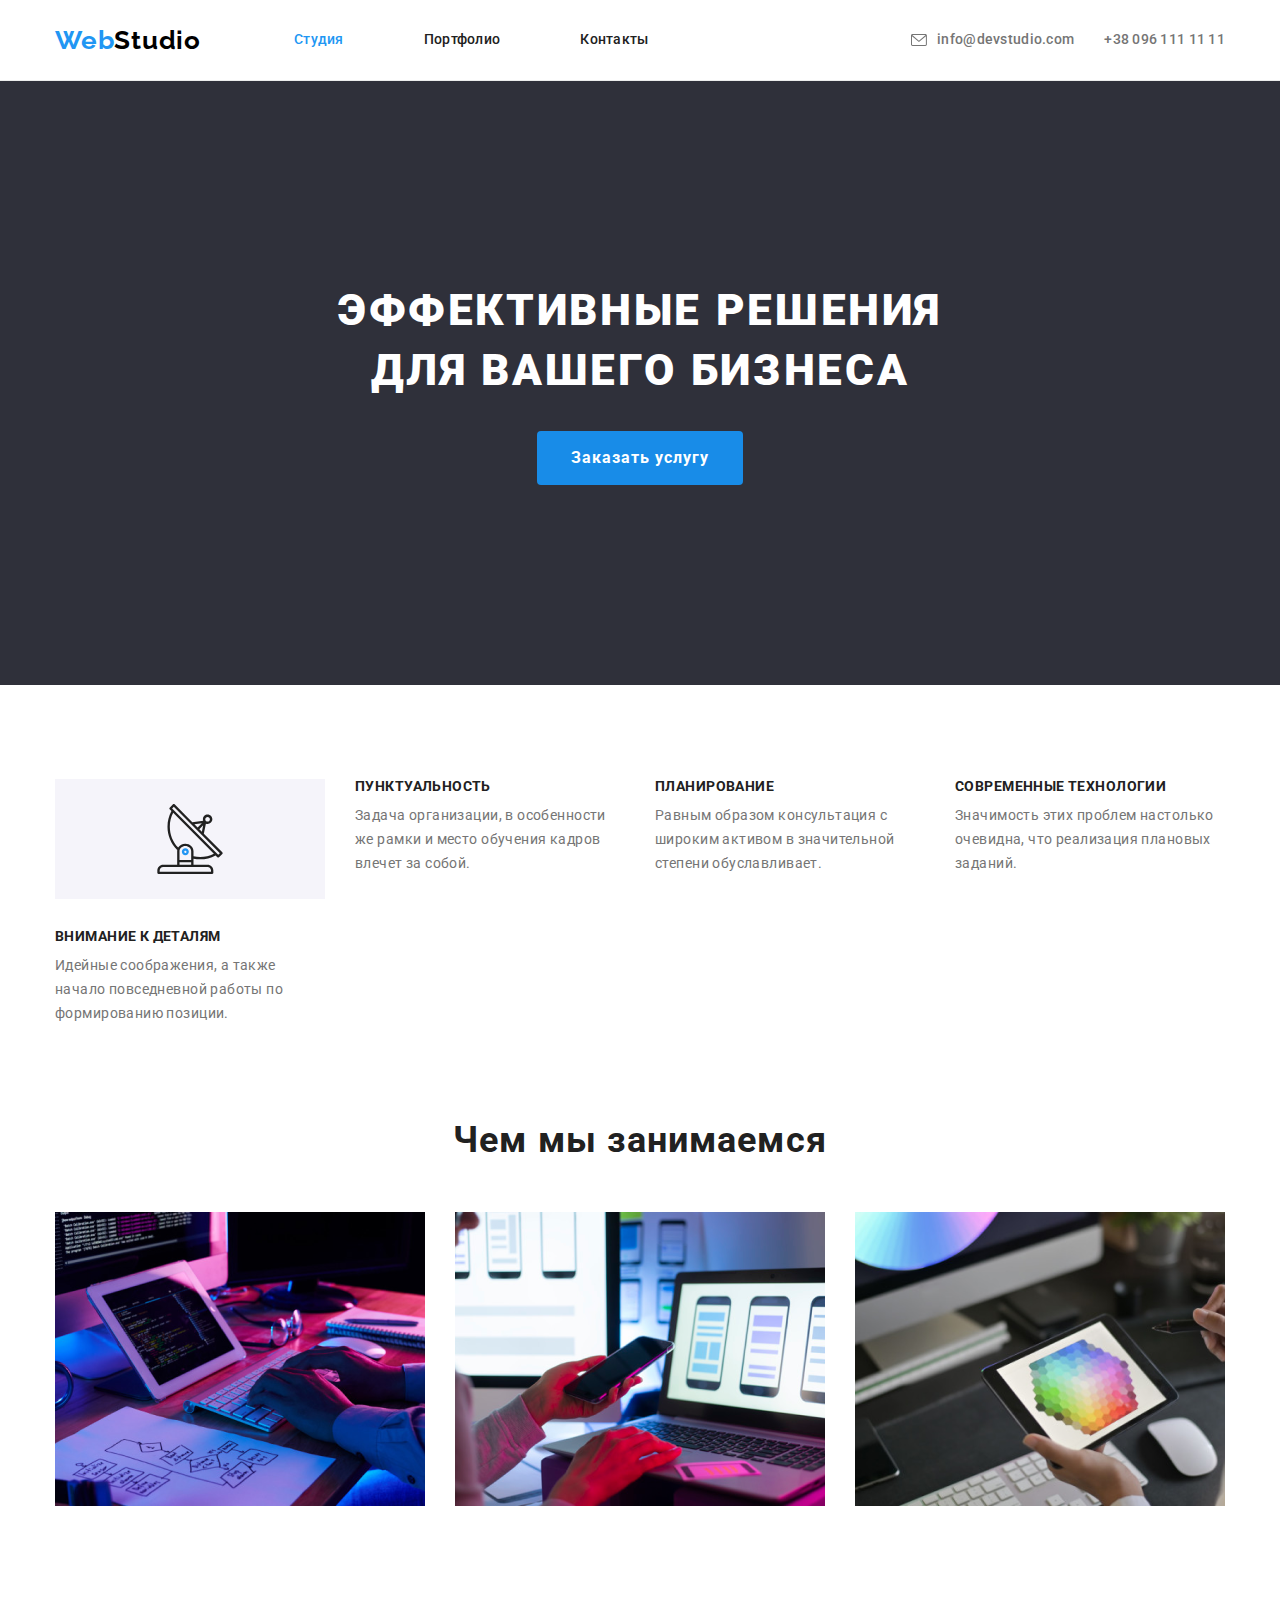
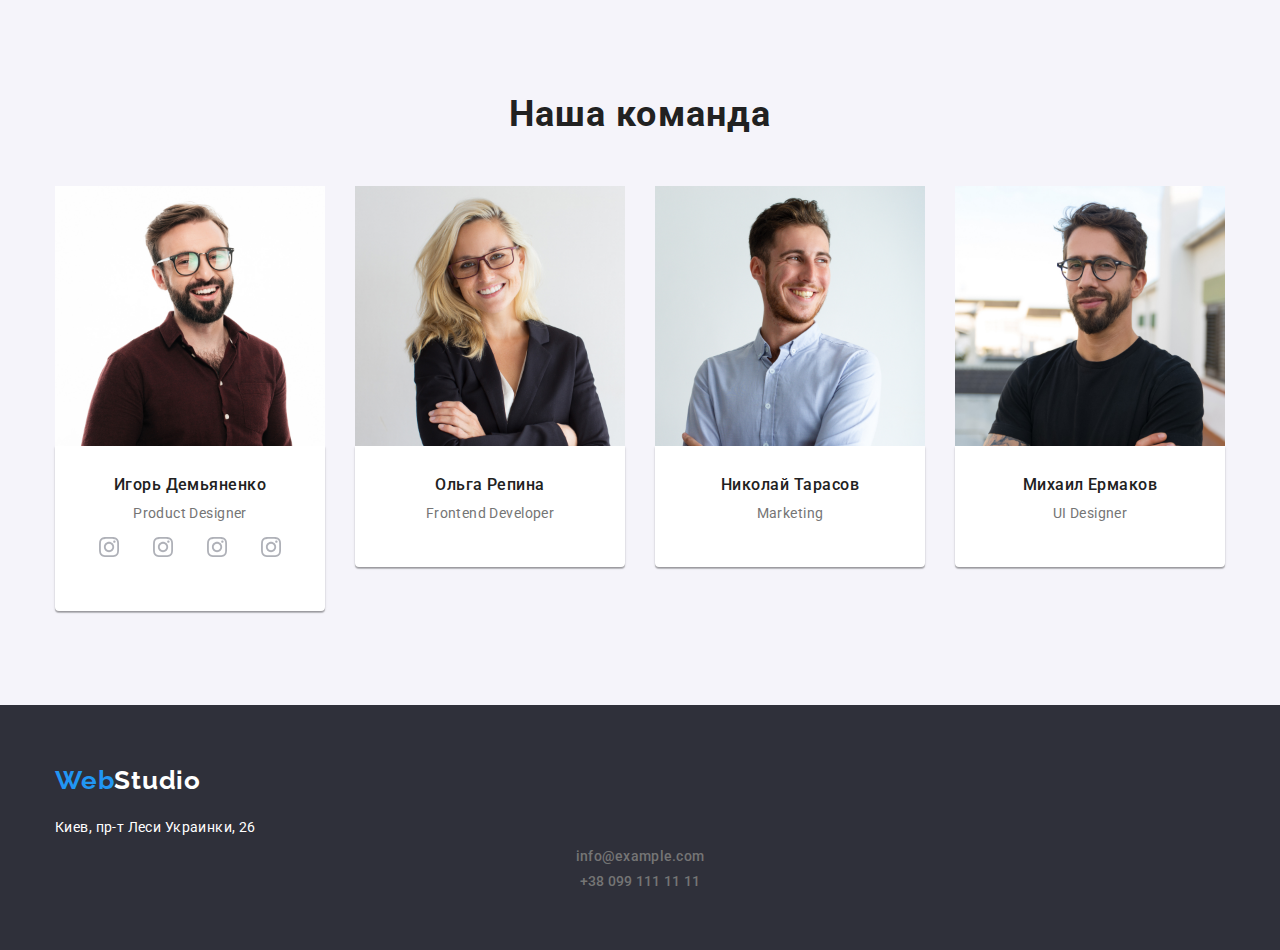
==== index.html @ ba3acdc1 "виконання дз4 процес" ====
<!DOCTYPE html>
<html lang="ru">
<head>
    <meta charset="UTF-8">
    <meta http-equiv="X-UA-Compatible" content="IE=edge">
    <meta name="viewport" content="width=device-width, initial-scale=1.0">
    <title>ВебСтудио</title>
    <link rel="preconnect" href="https://fonts.googleapis.com">
<link rel="preconnect" href="https://fonts.gstatic.com" crossorigin>
<link href="https://fonts.googleapis.com/css2?family=Raleway:wght@700&family=Roboto:wght@400;500;700;900&display=swap" rel="stylesheet">
<link rel="stylesheet" href="https://cdn.jsdelivr.net/npm/modern-normalize@1.1.0/modern-normalize.min.css">
    <link rel="stylesheet" href="./css/styles.css">
</head>

<body>
    <!--HEADER-->
    
    <header class="page-header">
        <div class="container page-container">
        <nav class="navigation">
                <a class="link logo logo-tape" href="">
                    <span class="logo-up list ">Web</span><span class="logo-up-color current">Studio</span></a>
                <ul class="menu list">
                    <li class="menu-item">
                        <a class="menu-link current link" href="./index.html">Студия</a>
                    </li>
                    <li class="menu-item">
                        <a class=" menu-link link" href="./portfolio.html">Портфолио</a>
                    </li>
                    <li class="menu-item">
                        <a class=" menu-link link" href="">Контакты</a>
                    </li>
                </ul>
            </nav>
            <ul class="menu list">
                <li>
                    <a class="link contact-phone-number" href="mailto:info@devstudio.com">
                        <svg class="contact-icon" width="16" height="12">
                        <use href="./image/svg/symbol-defs.svg#icon-envelope1"></use>
                    </svg>info@devstudio.com</a>
                </li>
                <li>
                    <a class="link contact-phone-number" href="tel:+380961111111">+38 096 111 11 11</a>
                </li>
            </ul>
        </div>
       
    
    </header>

    <main>

     <!--HERO-->
        <section class="hero section">
            <div class="container">
            <h1 class="main-title">Эффективные решения для вашего бизнеса</h1>
                             <button class="modal-btn" type="button"> Заказать услугу</button>
            </div>
            </section>

    <!--DESCRIPTION-->
        <section class="section">
            <div class="container">
        <h2 class="visually-hidden">Описание</h2>
            <ul class="list summary-title">
                <li class="list-title list-index list">
                <div class="wrapper-icon">
                    <svg width="70" height="70">
                        <use href="./image/svg/symbol-defs.svg#icon-antenna-1"></use>
                    </svg>
                </div>
                    <h3 class="desc">Внимание к деталям</h3>
                    <p class="desc-item">Идейные соображения, а также начало повседневной работы по формированию позиции.</p>
                </li>
                <li class="list-title list">
                    <h3 class="desc">Пунктуальность</h3>
                    <p class="desc-item">Задача организации, в особенности же рамки и место обучения кадров влечет за собой.</p>
                </li>
                <li class="list-title list">
                    <h3 class="desc">Планирование</h3>
                    <p class="desc-item">Равным образом консультация с широким активом в значительной степени обуславливает.</p>
                </li>
                <li class="list-title list">
                    <h3 class="desc">Современные технологии</h3>
                    <p class="desc-item">Значимость этих проблем настолько очевидна, что реализация плановых заданий.</p>
                </li>
            </ul>
        </div>
    
        </section>
        
        <!--ABOUT-->
        <section class="work section">
            <div class="container">
            <h2 class="section-title">Чем мы занимаемся</h2>
            <ul class="list foto-list">
                <li class="work-review">
                    <img src="./about/note.png" alt="руки печатают по клавиатуре" width="370" height="294">
                </li>
                <li class="work-review">
                    <img src="./about/note-hand.png" alt="в руках открытый ноутбук" width="370" height="294">
                </li>
                <li class="work-review">
                    <img src="./about/tablet.png" alt="в руках планшет" width="370" height="294">
                </li>
            </ul>
        </div>
        </section>

        <!--TEAM-->
        <section class="team section">
            <div class="container">
            <h2  class="subtitle">Наша команда</h2>
            <ul class="list foto-list">

                <li class="foto-team">
                    <img src="./team/igor-demyanenko.jpg" alt="мужчина улыбается" width="270" height="260">
                    <div class="div-studio">
                    <h3 class="worker">Игорь Демьяненко</h3>
                    <p class="worker-item" lang="en">Product Designer</p>
                    <ul class="list team-list-icon">
                        <li>
                            <a class="team-link" href="">
                            <svg width="20" height="20">
                            <use href="./image/svg/symbol-defs.svg#icon-instagram-2"></use>
                             </svg>
                        </a></li>
                        <li>
                            <a class="team-link" href="">
                                <svg width="20" height="20">
                                <use href="./image/svg/symbol-defs.svg#icon-instagram-2"></use>
                                 </svg>
                            </a>
                        </li>
                        <li>
                            <a class="team-link" href="">
                                <svg width="20" height="20">
                                <use href="./image/svg/symbol-defs.svg#icon-instagram-2"></use>
                                 </svg>
                            </a>
                        </li>
                        <li>
                            <a class="team-link" href="">
                                <svg width="20" height="20">
                                <use href="./image/svg/symbol-defs.svg#icon-instagram-2"></use>
                                 </svg>
                            </a>
                        </li>
                    </ul>
                    </div>
                    </li>

                   
                <li class="foto-team">
                 <img src="./team/olga-repina.jpg" alt="женщина улыбается" width="270" height="260"> 
                 <div class="div-studio">
                 <h3 class="worker">Ольга Репина</h3>
                 <p class="worker-item" lang="en">Frontend Developer</p>
                </div>
                </li>
                

               <li class="foto-team"> 
                  <img src="./team/nikolay-tarasov.jpg" alt="мужчина улыбается" width="270" height="260">
                  <div class="div-studio">
                  <h3 class="worker">Николай Тарасов</h3>
                  <p class="worker-item" lang="en">Marketing</p>
                  </div>
                  </li>
               
                

                <li class="foto-team">
                  <img src="./team/mykhail-ermakov.jpg" alt="мужчина улыбается" width="270" height="260">
                  <div class="div-studio">
                  <h3 class="worker">Михаил Ермаков</h3>
                  <p class="worker-item" lang="en">UI Designer</p>
                  </div>
                  </li>
                
             </ul>
            </div>
            
        </section>
    </main>
    <!--FOOTER-->
    <footer class=" color-back footer">
        <div class="container">
            <div>
             <a class="link logo" href="">Web<span class="logo-color-footer">Studio</span></a>
            <address class="adress">
         <ul class="list">
            <li class="account">
             <a class="adress link" href="https://goo.gl/maps/P68njvsLRJaKCuCR6" target="_blank" rel="noopener noreferrer">Киев, пр-т Леси Украинки, 26</a>
            </li>
            <li class="account">
             <a class="link contact-phone-number" href="mailto:info@example.com">info@example.com</a>
            </li>
            <li>
             <a class="link contact-phone-number" href="tel:+380991111111">+38 099 111 11 11</a>
            </li>
        </ul>
            </address>
        </div>
            </div>
        
    </footer>
</body>

</html>
---- css/styles.css ----
:root {
    --accent-color: #2196F3;
    --text-color: #212121;
    --whitey-color: #ffffff;
    --mail-color: #757575;
    --background-color: #2F303A;
    --desc-color: #F5F4FA;


    }
h1,
h2,
h3,
h4,
h5,
p {
    margin-top: 0;
    margin-bottom: 0;
}

ul,
ol {
    margin-top: 0;
    margin-bottom: 0;
    padding-left: 0;

}

img {
    display: block;
}

button {
    cursor: pointer;
}
.list {list-style: none;
}
.link {
text-decoration: none;
}


body {font-family: 'Roboto', sans-serif;
    background-color: var(--whitey-color);
    font-size: 14px;
    letter-spacing: 0.03em;
}

.section{
    padding-top: 94px;
    padding-bottom: 94px;
}

.visually-hidden {
    position: absolute;
      white-space: nowrap;
      width: 1px;
      height: 1px;
      overflow: hidden;
      border: 0;
      padding: 0;
      clip: rect(0 0 0 0);
      clip-path: inset(50%);
      margin: -1px;
  }


/* =======================================HEADER */
.container {
    width: 1200px;
    margin-left: auto;
    margin-right: auto;
    padding-left: 15px;
    padding-right: 15px;
}

.page-container {
display: flex;
align-items: center;
}

.navigation {
    display: flex;
    align-items: center;
}

.menu {
    display: flex;
    align-items: center;
    margin-left: auto;
    gap: 30px;
}

.menu-contact {
    margin-bottom: 50px;
    align-items: center;
    margin-left: auto;
    
}

.portfolio-list{
    display: flex;
    flex-wrap: wrap;
    align-items: center;
    margin-left: -30px;
    margin-top: -30px;
}

.portfolio-item{
    flex-basis: calc(100%/3 -30px);
    margin-left: 30px;
    margin-top: 30px;

}
.logo {
    margin-bottom: 0;
font-family: 'Raleway', sans-serif;
font-weight: 700;
font-size: 26px;
line-height: 1.19;
letter-spacing: 0.03em;
color: var(--accent-color);
}
.logo-up-color{
    color: #000000;
}
.logo-tape {
    margin-right: 93px;
}



.menu-link {
    padding: 32px 0;
    display: block;
    font-style: normal;
font-weight: 500;
font-size: 14px;
line-height: 1.14;
letter-spacing: 0.02em;
color: var(--text-color)
}
.menu-link:hover,
.menu-link:focus {
color: var(--accent-color);
}
.menu-link.current {
    color: var(--accent-color)
}

.contact-phone-number{
    display: flex;
    align-items: center;
    justify-content: center;
font-weight: 500;
font-size: 14px;
line-height: 1.14;
letter-spacing: 0.02em;
color: var(--mail-color); 
}
.contact-phone-number:hover,
.contact-phone-number:focus {
color: var(--accent-color);
}

.contact-phone-number:hover .contact-icon,
.contact-phone-number:focus .contact-icon{
fill: var(--accent-color);
}

.contact-icon{
    margin-right: 10px;
    fill: #757575;

}



/*  =========================================HERO */

.hero{
background: var(--background-color);
padding: 200px 0;
}

.main-title{
    margin-bottom: 30px;
    width: 696px;
    margin-left: auto;
    margin-right: auto;
font-weight: 900;
font-size: 44px;
line-height: 1.36;
text-align: center;
letter-spacing: 0.06em;
text-transform: uppercase;
color: var(--whitey-color);
}

.modal-btn{
    padding-top: 10px;
    padding-bottom: 10px;
    padding-left: 32px;
    padding-right: 32px;
    border-radius: 4px;
    font-family: inherit;
font-weight: 700;
font-size: 16px;
line-height: 1.87;
letter-spacing: 0.06em;
color: var(--whitey-color);
cursor: pointer;
background: #188ce8;
border-color: transparent;
margin-right: auto;
margin-left: auto;
display: block;

}
.modal-btn:hover{
    background-color: var(--accent-color);
}
.modal-btn:focus {
background-color: #188CE8;

}


.modal-btn.current {
    color: var(--whitey-color);
    background-color: var(--accent-color)    
}

.modal-btn.active {
    background-color: var(--accent-color);
    color: var(--whitey-color);
}

.menu-item:not(:last-child) {
margin-right: 50px;
}

.page-header {
    border-bottom: #ececec 1px solid;
    
}

/* ================================DESCRIPTION*/
.wrapper-icon {
    background-color: #F5F4FA;
    height: 120px;
    align-items: center;
    justify-content: center;
    display: flex;
    margin-bottom: 30px;
}


.desc{
    margin-bottom: 10px;
font-size: 14px;
font-weight: 700;
line-height: 1.14;
letter-spacing: 0.03em;
text-transform: uppercase;
color: var(--text-color);
}

.desc-item {
width: 270px;
font-style: normal;
font-weight: 400;
line-height: 1.71;
letter-spacing: 0.03em;
color: var(--mail-color)
}

.list-title{
    flex-basis: calc((100% - 90px) / 4);
}


.summary-title {
    justify-content: center;
    gap: 30px;
    display: flex;
}

.list-index {
    gap: 30px;
    display: block;
    justify-content: center;
    align-items: center;
}


/* ==================================ABOUT */
.section-title {
    margin-bottom: 50px;
font-weight: 700;
font-size: 36px;
line-height: 1.16;
letter-spacing: 0.03em;
color: var(--text-color);
}

.work {
    text-align: center;
    padding-top: 0;
    
}

.foto-list {
    display: flex;
}

.work-review:not(:last-child) {
    margin-right: 30px;
}

/* ==================================TEAM */
.team {
    padding: 94px 0;
    background-color: #F5F4FA;
}

.worker {
    margin-bottom: 10px;
font-weight: 500;
font-size: 16px;
line-height: 1.18;
letter-spacing: 0.03em;
text-align: center;
color: var(--text-color);
}

.worker-item {
line-height: 1.18;
text-align: center;
letter-spacing: 0.03em;
color: var(--mail-color);
margin-bottom: 16px;

}

.subtitle {
    margin-bottom: 50px;
    font-weight: 700;
    font-size: 36px;
    line-height: 1.16;
    letter-spacing: 0.03em;
    color: var(--text-color);
    text-align: center;
}

.foto-team:not(:last-child) {
    margin-right: 30px;

}

.div-studio {
    padding: 30px 32px;
    
    box-shadow: 
    0px 1px 3px rgba(0, 0, 0, 0.12),
    0px 1px 1px rgba(0, 0, 0, 0.14),
    0px 2px 1px rgba(0, 0, 0, 0.2);
    border-radius: 
    0px 0px 4px 4px;
    background-color: var(--whitey-color)
}

.social-list-item

.foto-team:not(:last-child) {
    margin-right: 30px;
}

.social-list {
    display: flex;
    justify-content: center;
    gap: 10px;
}

.social-list-link {
    display: inline-block;
    height: 44px;
    width: 44px;
    background-size: contain;
    display: flex;
    justify-content: center;
    align-items: center;
    border-radius: 50%;
    background-color: var(--whitey-color)
}
.social-list-link:hover,
.social-list-link:focus {
    color: var(--whitey-color);
    border-color: var(--accent-color);
}

.team-list-icon{
    display: flex;
    gap: 10px;
    }
.team-link{
    width: 44px;
    height: 44px;
    border-radius: 50%;
    display: flex;
    justify-content: center;
    align-content: center;
}
.team-link:hover,
.team-link:focus {
background-color: #2196F3;
}

/* =================================FOOTER */
.footer {
background: var(--background-color);
}

.color-back {
    background: var(--background-color);
    padding-top: 60px;
    padding-bottom: 60px;
}


.adress {
    margin-top: 20px;
font-style: normal;
font-weight: 400;
line-height: 1.7;
letter-spacing: 0.03em;
color: var(--whitey-color);
}

.account {
   margin-bottom: 9px;
}

.contact-link {
font-style: normal;
font-size: 14px;
line-height: 1.71;
letter-spacing: 0.03em;
color: rgba(255, 255, 255, 0.6);
}

/* ==========================PORTFOLIO */
.logo-color-footer {
color: var(--whitey-color);
}

.desc-list-portfolio{
font-weight: 500;
font-size: 16px;
line-height: 1.62;
text-align: center;
letter-spacing: 0.03em;
color: var(--text-color);
border-color:var(--desc-color) ;
}

.gallery-portfolio{
font-size: 18px;
line-height: 2;
letter-spacing: 0.06em;
color: var(--text-color);
margin-bottom: 4px;
}

.story{
line-height: 1.88;
letter-spacing: 0.03em;
color: var(--mail-color);
font-size: 16px;
}

.work-portfolio {
    padding: 94px 0;
}

.btn-knob{
    display: flex;
justify-content: center;
gap: 8px;
}

.div-portfolio {
    background-color: var(--whitey-color);
    border: 1px solid #eeeeee;
    padding-top: 20px;
    padding-bottom: 20px;
    padding-left: 24px;
    padding-right: 24px;
border-top: none;
}

.portfolio-btn{
    padding-top: 6px;
    padding-bottom: 6px;
padding-left: 22px;
padding-right: 22px;
border-radius: 4px;
font-family: 'Roboto', sans-serif;
font-weight: 500;
font-size: 16px;
line-height: 1.6;
text-align: center;
letter-spacing: 0.03em;
cursor: pointer;
border-color: transparent;

}

.port:hover,
.port:focus {
    color: var(--whitey-color);
    background-color: var(--accent-color)
}
.card-set{
    display: flex;
    flex-wrap: wrap;
    gap: 30px;
}

.bbtn{
    color: var(--whitey-color);
    background-color:var(--accent-color);
    border-color: transparent;
}
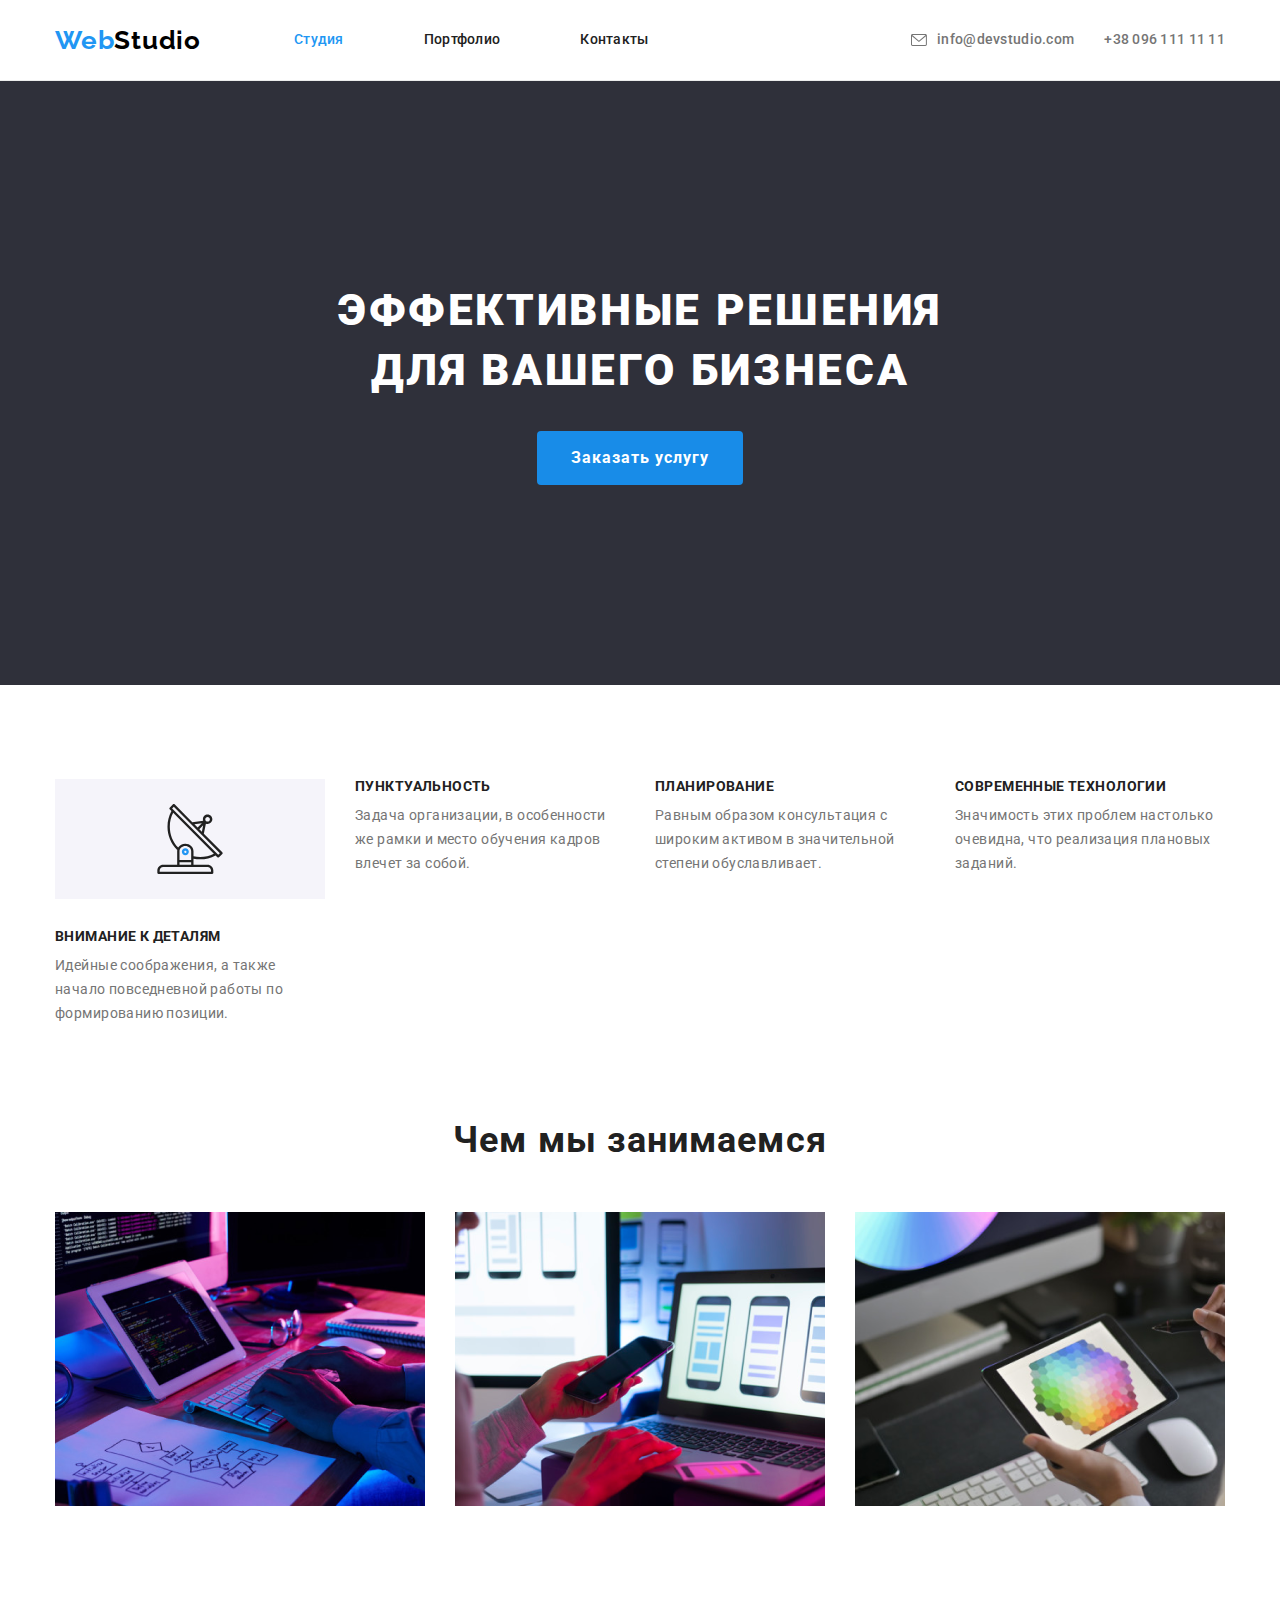
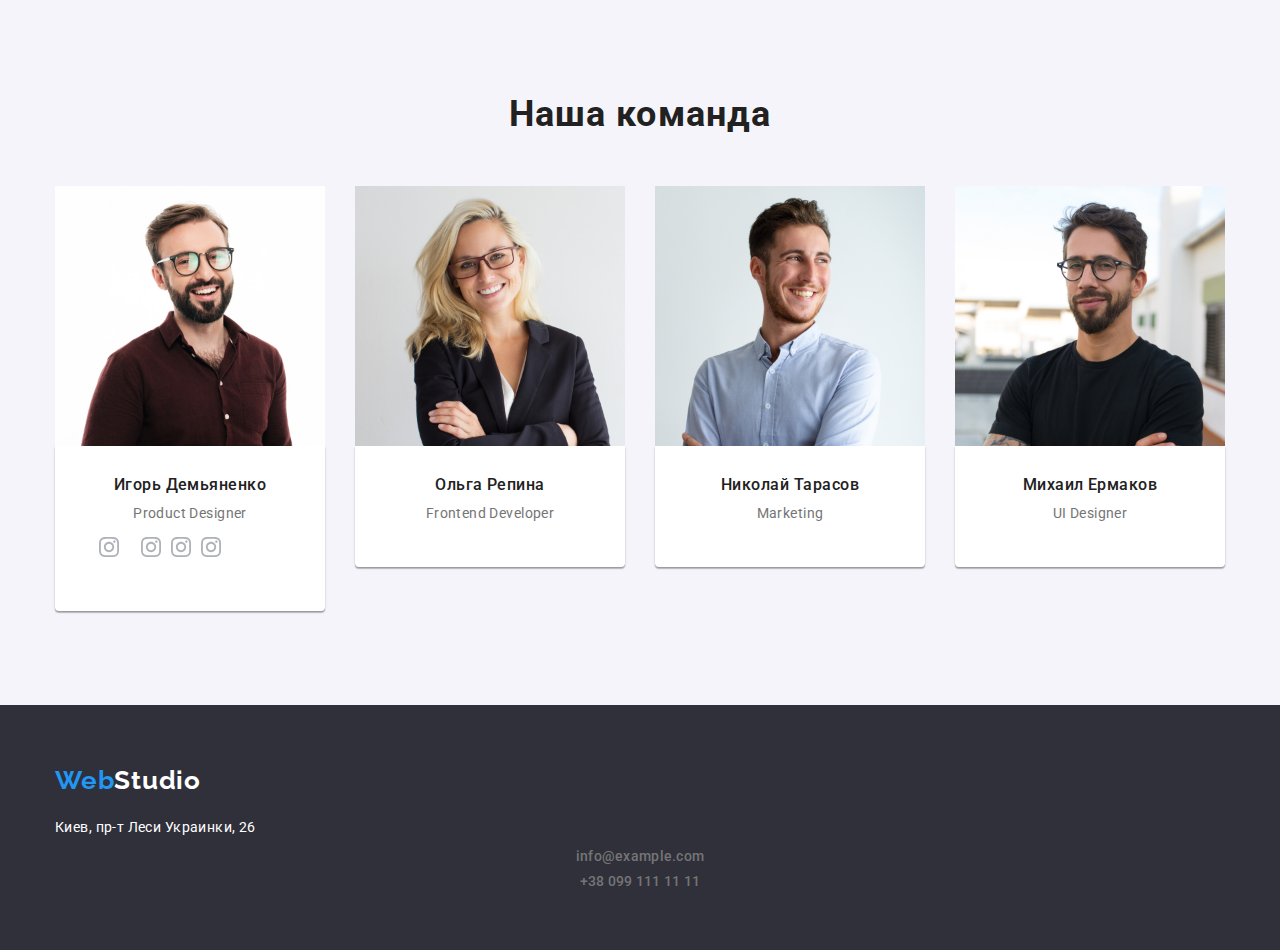
==== commit c41bcef0: "доопрацювання дз4" ====
--- a/index.html
+++ b/index.html
@@ -40,7 +40,9 @@
                     </svg>info@devstudio.com</a>
                 </li>
                 <li>
-                    <a class="link contact-phone-number" href="tel:+380961111111">+38 096 111 11 11</a>
+                    <a class="link contact-phone-number" href="tel:+380961111111">
+                     +38 096 111 11 11</a>
+                    
                 </li>
             </ul>
         </div>
@@ -119,28 +121,28 @@
                     <h3 class="worker">Игорь Демьяненко</h3>
                     <p class="worker-item" lang="en">Product Designer</p>
                     <ul class="list team-list-icon">
-                        <li>
-                            <a class="team-link" href="">
+                        <li class="team-link">
+                            <a class="" href="">
                             <svg width="20" height="20">
                             <use href="./image/svg/symbol-defs.svg#icon-instagram-2"></use>
                              </svg>
                         </a></li>
                         <li>
-                            <a class="team-link" href="">
+                            <a class="" href="">
                                 <svg width="20" height="20">
                                 <use href="./image/svg/symbol-defs.svg#icon-instagram-2"></use>
                                  </svg>
                             </a>
                         </li>
                         <li>
-                            <a class="team-link" href="">
+                            <a class="" href="">
                                 <svg width="20" height="20">
                                 <use href="./image/svg/symbol-defs.svg#icon-instagram-2"></use>
                                  </svg>
                             </a>
                         </li>
                         <li>
-                            <a class="team-link" href="">
+                            <a class="" href="">
                                 <svg width="20" height="20">
                                 <use href="./image/svg/symbol-defs.svg#icon-instagram-2"></use>
                                  </svg>
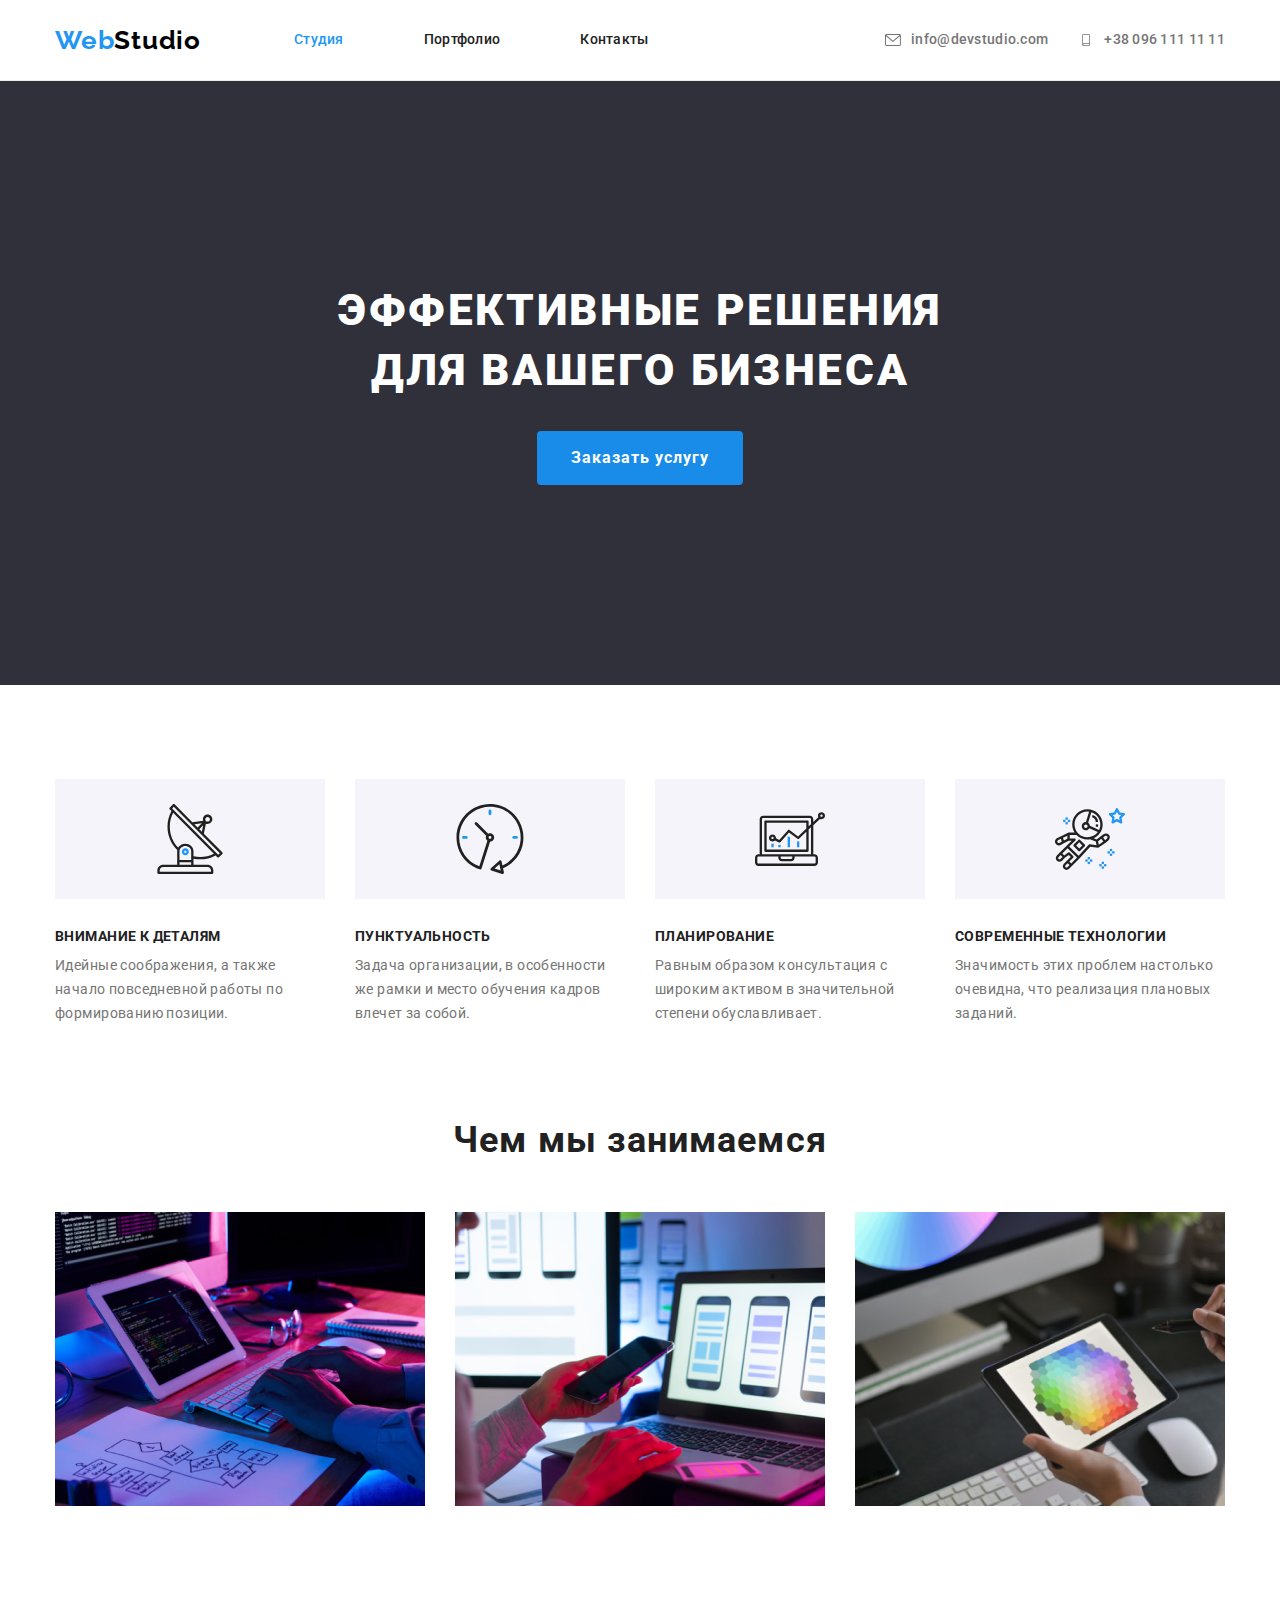
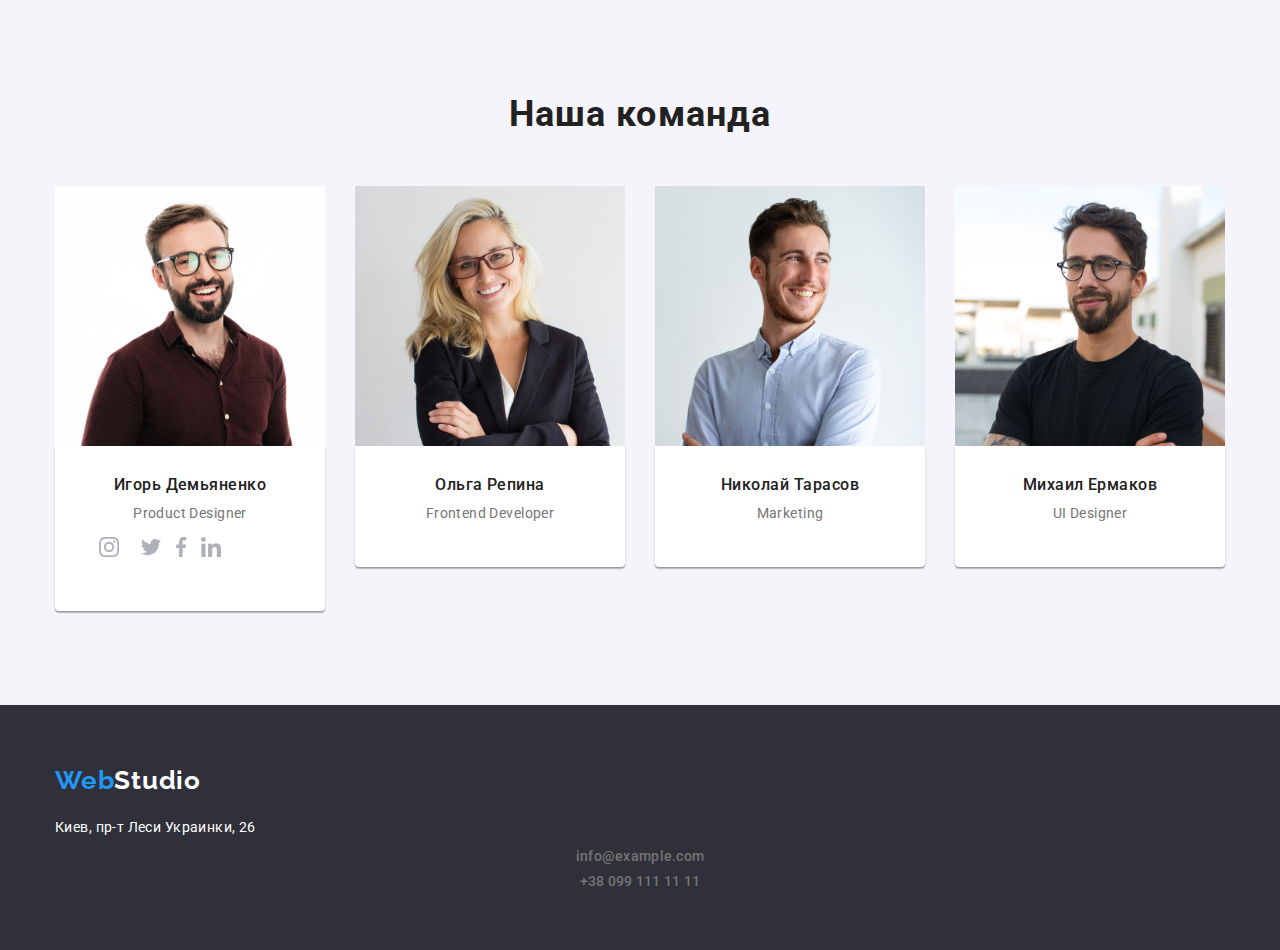
==== commit d1bc4e97: "виправлення іконок та футер" ====
--- a/index.html
+++ b/index.html
@@ -41,7 +41,9 @@
                 </li>
                 <li>
                     <a class="link contact-phone-number" href="tel:+380961111111">
-                     +38 096 111 11 11</a>
+                    <svg class="contact-icon" width="16" height="12">
+                     <use href="./image/svg/symbol-defs.svg#icon-smartphone"></use>
+                    </svg>+38 096 111 11 11</a>
                     
                 </li>
             </ul>
@@ -65,6 +67,7 @@
             <div class="container">
         <h2 class="visually-hidden">Описание</h2>
             <ul class="list summary-title">
+
                 <li class="list-title list-index list">
                 <div class="wrapper-icon">
                     <svg width="70" height="70">
@@ -74,18 +77,37 @@
                     <h3 class="desc">Внимание к деталям</h3>
                     <p class="desc-item">Идейные соображения, а также начало повседневной работы по формированию позиции.</p>
                 </li>
+
                 <li class="list-title list">
+                    <div class="wrapper-icon">
+                        <svg width="70" height="70">
+                            <use href="./image/svg/symbol-defs.svg#icon-clock-1"></use>
+                        </svg>
+                    </div>
                     <h3 class="desc">Пунктуальность</h3>
                     <p class="desc-item">Задача организации, в особенности же рамки и место обучения кадров влечет за собой.</p>
                 </li>
+
                 <li class="list-title list">
+                    <div class="wrapper-icon">
+                        <svg width="70" height="70">
+                            <use href="./image/svg/symbol-defs.svg#icon-diagram-1"></use>
+                        </svg>
+                    </div>
                     <h3 class="desc">Планирование</h3>
                     <p class="desc-item">Равным образом консультация с широким активом в значительной степени обуславливает.</p>
                 </li>
+
                 <li class="list-title list">
+                    <div class="wrapper-icon">
+                        <svg width="70" height="70">
+                            <use href="./image/svg/symbol-defs.svg#icon-astronaut-1"></use>
+                        </svg>
+                    </div>
                     <h3 class="desc">Современные технологии</h3>
                     <p class="desc-item">Значимость этих проблем настолько очевидна, что реализация плановых заданий.</p>
                 </li>
+
             </ul>
         </div>
     
@@ -130,21 +152,21 @@
                         <li>
                             <a class="" href="">
                                 <svg width="20" height="20">
-                                <use href="./image/svg/symbol-defs.svg#icon-instagram-2"></use>
+                                <use href="./image/svg/symbol-defs.svg#icon-twitter-1"></use>
                                  </svg>
                             </a>
                         </li>
                         <li>
                             <a class="" href="">
                                 <svg width="20" height="20">
-                                <use href="./image/svg/symbol-defs.svg#icon-instagram-2"></use>
+                                <use href="./image/svg/symbol-defs.svg#icon-facebook-1"></use>
                                  </svg>
                             </a>
                         </li>
                         <li>
                             <a class="" href="">
                                 <svg width="20" height="20">
-                                <use href="./image/svg/symbol-defs.svg#icon-instagram-2"></use>
+                                <use href="./image/svg/symbol-defs.svg#icon-linkedin-1"></use>
                                  </svg>
                             </a>
                         </li>
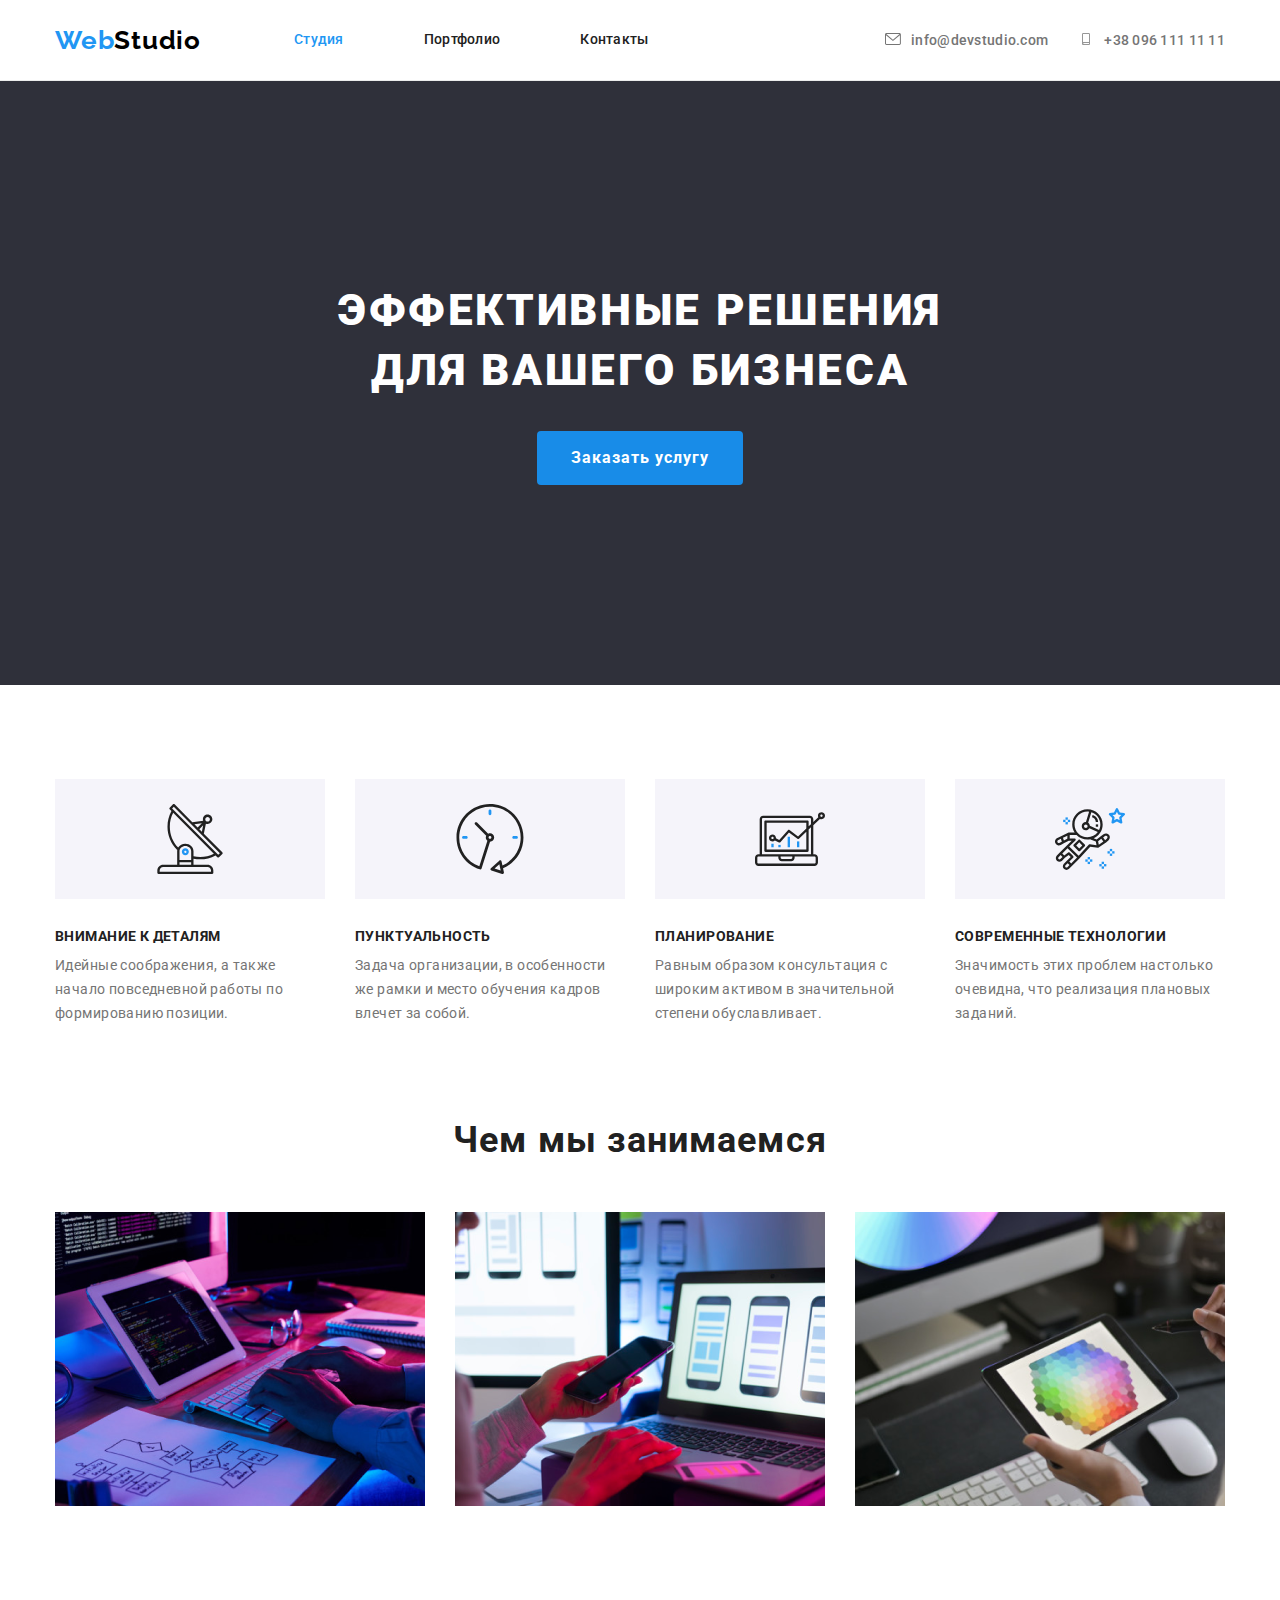
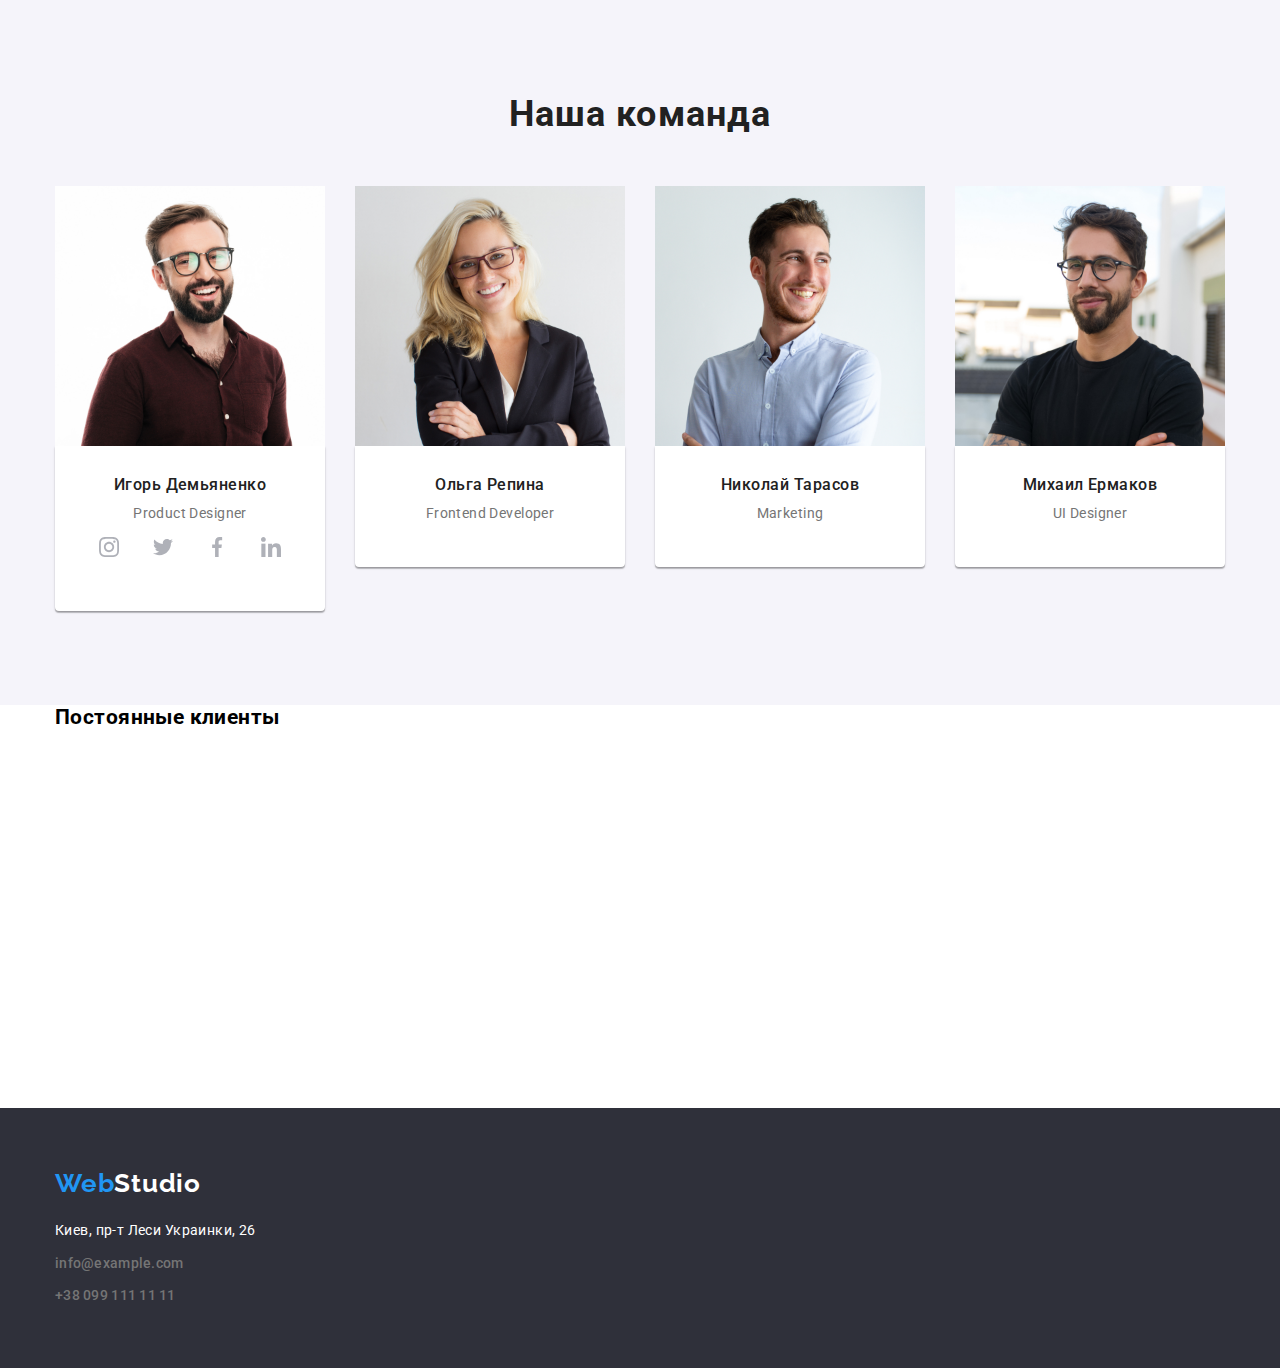
==== commit 84984560: "виконані іконки соц мереж" ====
--- a/index.html
+++ b/index.html
@@ -143,28 +143,28 @@
                     <h3 class="worker">Игорь Демьяненко</h3>
                     <p class="worker-item" lang="en">Product Designer</p>
                     <ul class="list team-list-icon">
-                        <li class="team-link">
-                            <a class="" href="">
+                        <li class=>
+                            <a class="team-link" href="">
                             <svg width="20" height="20">
                             <use href="./image/svg/symbol-defs.svg#icon-instagram-2"></use>
                              </svg>
                         </a></li>
                         <li>
-                            <a class="" href="">
+                            <a class="team-link" href="">
                                 <svg width="20" height="20">
                                 <use href="./image/svg/symbol-defs.svg#icon-twitter-1"></use>
                                  </svg>
                             </a>
                         </li>
                         <li>
-                            <a class="" href="">
+                            <a class="team-link" href="">
                                 <svg width="20" height="20">
                                 <use href="./image/svg/symbol-defs.svg#icon-facebook-1"></use>
                                  </svg>
                             </a>
                         </li>
                         <li>
-                            <a class="" href="">
+                            <a class="team-link" href="">
                                 <svg width="20" height="20">
                                 <use href="./image/svg/symbol-defs.svg#icon-linkedin-1"></use>
                                  </svg>
@@ -206,7 +206,53 @@
             </div>
             
         </section>
+
     </main>
+    <section class="section-emdlem">
+        <div class="container">
+            <h2 class="regular-clains">Постоянные клиенты</h2>
+            <ul class="company-emdlem list">
+                <li class="list-clients">
+                    <a href="" class="social-list-clients"></a>
+                    <svg class="svg-clients" width="106" height="60">
+                    <use href="./image/svg/symbol-defs.svg#"></use>
+                    </svg>
+                </li>
+                <li class="list-clients">
+                    <a href="" class="social-list-clients"></a>
+                    <svg class="svg-clients" width="106" height="60">
+                    <use href="./image/svg/symbol-defs.svg#"></use>
+                    </svg>
+                </li>
+                <li class="list-clients">
+                    <a href="" class="social-list-clients"></a>
+                    <svg class="svg-clients" width="106" height="60">
+                    <use href="./image/svg/symbol-defs.svg#"></use>
+                    </svg>
+                </li>
+                <li class="list-clients">
+                    <a href="" class="social-list-clients"></a>
+                    <svg class="svg-clients" width="106" height="60">
+                    <use href="./image/svg/symbol-defs.svg#"></use>
+                    </svg>
+                </li>
+                <li class="list-clients">
+                    <a href="" class="social-list-clients"></a>
+                    <svg class="svg-clients" width="106" height="60">
+                    <use href="./image/svg/symbol-defs.svg#"></use>
+                    </svg>
+                </li>
+                <li class="list-clients">
+                    <a href="" class="social-list-clients"></a>
+                    <svg class="svg-clients" width="106" height="60">
+                    <use href="./image/svg/symbol-defs.svg#"></use>
+                    </svg>
+                </li>
+
+            </ul>
+        </div>
+
+    </section>
     <!--FOOTER-->
     <footer class=" color-back footer">
         <div class="container">
--- a/css/styles.css
+++ b/css/styles.css
@@ -149,9 +149,6 @@
 }
 
 .contact-phone-number{
-    display: flex;
-    align-items: center;
-    justify-content: center;
 font-weight: 500;
 font-size: 14px;
 line-height: 1.14;
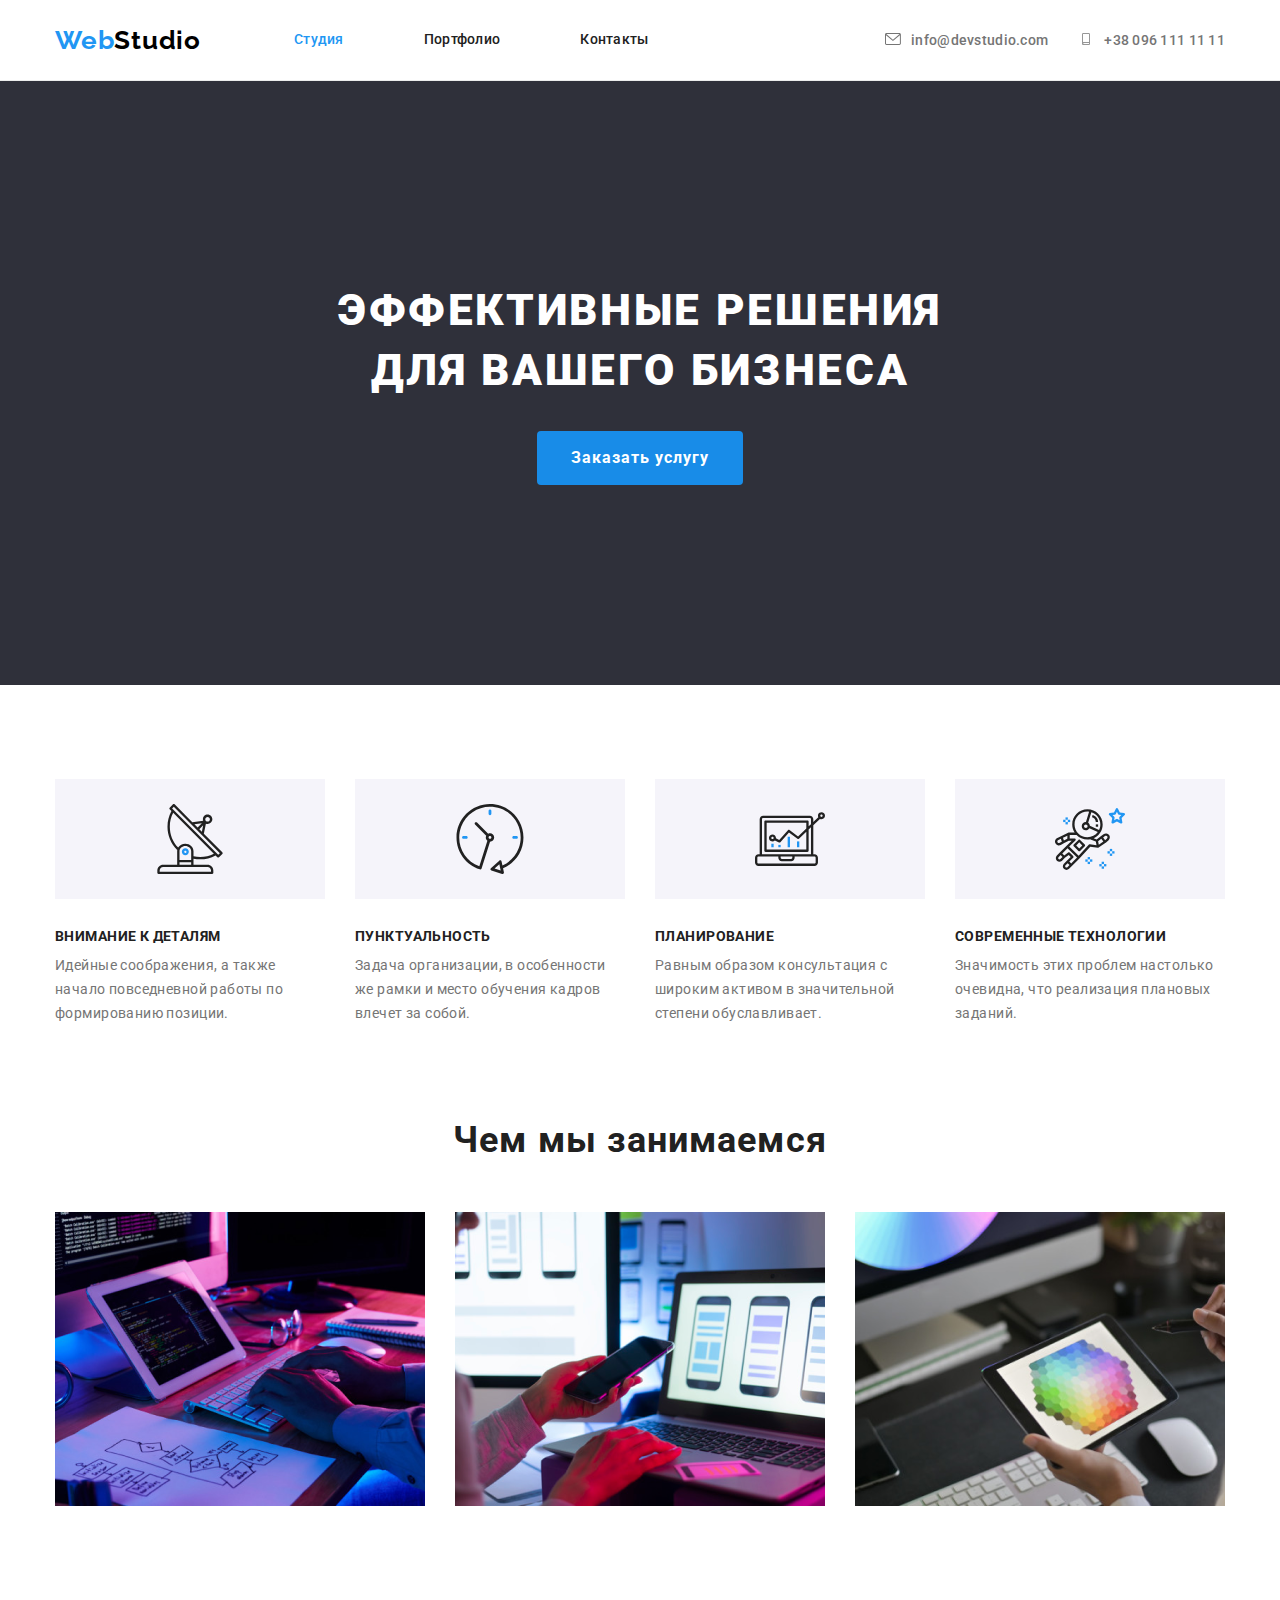
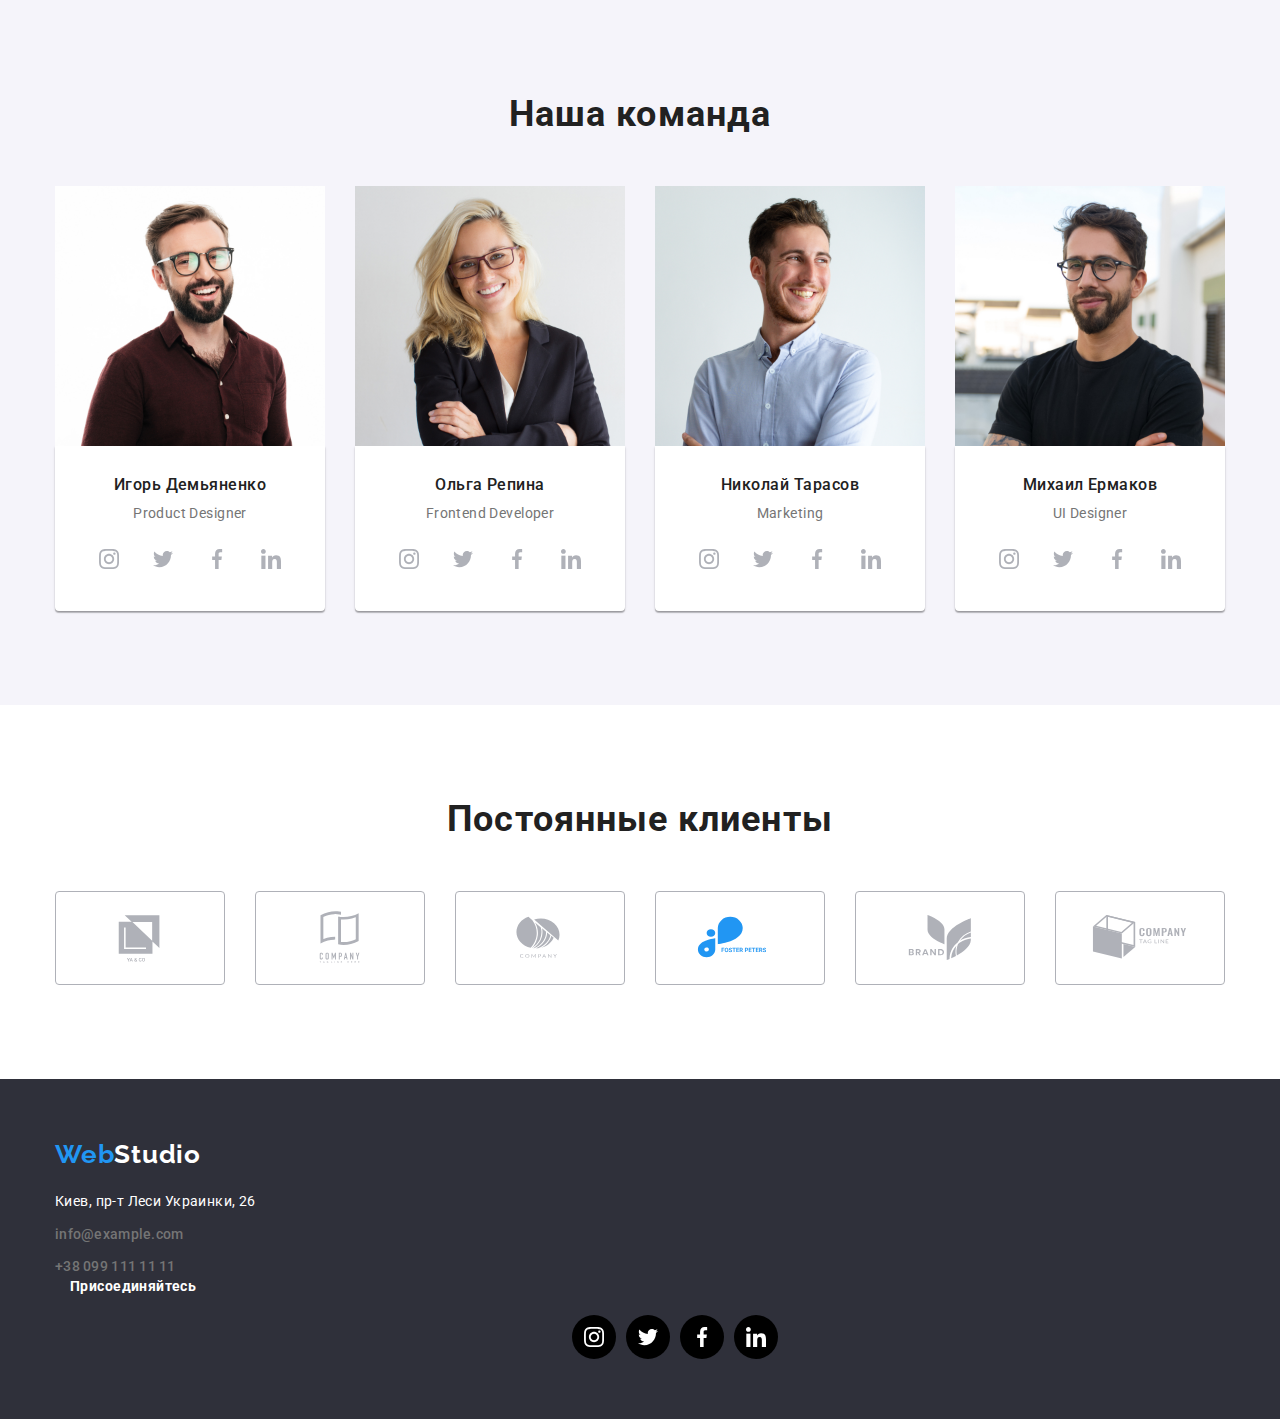
==== commit 034a380b: "виконане дз4 без футера і портфоліо" ====
--- a/index.html
+++ b/index.html
@@ -143,29 +143,29 @@
                     <h3 class="worker">Игорь Демьяненко</h3>
                     <p class="worker-item" lang="en">Product Designer</p>
                     <ul class="list team-list-icon">
-                        <li class=>
+                        <li>
                             <a class="team-link" href="">
-                            <svg width="20" height="20">
+                            <svg class="svg-team" width="20" height="20">
                             <use href="./image/svg/symbol-defs.svg#icon-instagram-2"></use>
                              </svg>
                         </a></li>
                         <li>
                             <a class="team-link" href="">
-                                <svg width="20" height="20">
+                                <svg class="svg-team" width="20" height="20">
                                 <use href="./image/svg/symbol-defs.svg#icon-twitter-1"></use>
                                  </svg>
                             </a>
                         </li>
                         <li>
                             <a class="team-link" href="">
-                                <svg width="20" height="20">
+                                <svg class="svg-team" width="20" height="20">
                                 <use href="./image/svg/symbol-defs.svg#icon-facebook-1"></use>
                                  </svg>
                             </a>
                         </li>
                         <li>
                             <a class="team-link" href="">
-                                <svg width="20" height="20">
+                                <svg class="svg-team" width="20" height="20">
                                 <use href="./image/svg/symbol-defs.svg#icon-linkedin-1"></use>
                                  </svg>
                             </a>
@@ -180,6 +180,35 @@
                  <div class="div-studio">
                  <h3 class="worker">Ольга Репина</h3>
                  <p class="worker-item" lang="en">Frontend Developer</p>
+                 <ul class="list team-list-icon">
+                    <li>
+                        <a class="team-link" href="">
+                        <svg class="svg-team" width="20" height="20">
+                        <use href="./image/svg/symbol-defs.svg#icon-instagram-2"></use>
+                         </svg>
+                    </a></li>
+                    <li>
+                        <a class="team-link" href="">
+                            <svg class="svg-team" width="20" height="20">
+                            <use href="./image/svg/symbol-defs.svg#icon-twitter-1"></use>
+                             </svg>
+                        </a>
+                    </li>
+                    <li>
+                        <a class="team-link" href="">
+                            <svg class="svg-team" width="20" height="20">
+                            <use href="./image/svg/symbol-defs.svg#icon-facebook-1"></use>
+                             </svg>
+                        </a>
+                    </li>
+                    <li>
+                        <a class="team-link" href="">
+                            <svg class="svg-team" width="20" height="20">
+                            <use href="./image/svg/symbol-defs.svg#icon-linkedin-1"></use>
+                             </svg>
+                        </a>
+                    </li>
+                </ul>
                 </div>
                 </li>
                 
@@ -189,6 +218,35 @@
                   <div class="div-studio">
                   <h3 class="worker">Николай Тарасов</h3>
                   <p class="worker-item" lang="en">Marketing</p>
+                  <ul class="list team-list-icon">
+                    <li>
+                        <a class="team-link" href="">
+                        <svg class="svg-team" width="20" height="20">
+                        <use href="./image/svg/symbol-defs.svg#icon-instagram-2"></use>
+                         </svg>
+                    </a></li>
+                    <li>
+                        <a class="team-link" href="">
+                            <svg class="svg-team" width="20" height="20">
+                            <use href="./image/svg/symbol-defs.svg#icon-twitter-1"></use>
+                             </svg>
+                        </a>
+                    </li>
+                    <li>
+                        <a class="team-link" href="">
+                            <svg class="svg-team" width="20" height="20">
+                            <use href="./image/svg/symbol-defs.svg#icon-facebook-1"></use>
+                             </svg>
+                        </a>
+                    </li>
+                    <li>
+                        <a class="team-link" href="">
+                            <svg class="svg-team" width="20" height="20">
+                            <use href="./image/svg/symbol-defs.svg#icon-linkedin-1"></use>
+                             </svg>
+                        </a>
+                    </li>
+                </ul>
                   </div>
                   </li>
                
@@ -199,6 +257,35 @@
                   <div class="div-studio">
                   <h3 class="worker">Михаил Ермаков</h3>
                   <p class="worker-item" lang="en">UI Designer</p>
+                  <ul class="list team-list-icon">
+                    <li>
+                        <a class="team-link" href="">
+                        <svg class="svg-team" width="20" height="20">
+                        <use href="./image/svg/symbol-defs.svg#icon-instagram-2"></use>
+                         </svg>
+                    </a></li>
+                    <li>
+                        <a class="team-link" href="">
+                            <svg class="svg-team" width="20" height="20">
+                            <use href="./image/svg/symbol-defs.svg#icon-twitter-1"></use>
+                             </svg>
+                        </a>
+                    </li>
+                    <li>
+                        <a class="team-link" href="">
+                            <svg class="svg-team" width="20" height="20">
+                            <use href="./image/svg/symbol-defs.svg#icon-facebook-1"></use>
+                             </svg>
+                        </a>
+                    </li>
+                    <li>
+                        <a class="team-link" href="">
+                            <svg class="svg-team" width="20" height="20">
+                            <use href="./image/svg/symbol-defs.svg#icon-linkedin-1"></use>
+                             </svg>
+                        </a>
+                    </li>
+                </ul>
                   </div>
                   </li>
                 
@@ -208,44 +295,45 @@
         </section>
 
     </main>
+<!--CLIENTS-->
     <section class="section-emdlem">
         <div class="container">
-            <h2 class="regular-clains">Постоянные клиенты</h2>
+            <h2 class="regular-clients">Постоянные клиенты</h2>
             <ul class="company-emdlem list">
                 <li class="list-clients">
                     <a href="" class="social-list-clients"></a>
                     <svg class="svg-clients" width="106" height="60">
-                    <use href="./image/svg/symbol-defs.svg#"></use>
-                    </svg>
-                </li>
-                <li class="list-clients">
-                    <a href="" class="social-list-clients"></a>
-                    <svg class="svg-clients" width="106" height="60">
-                    <use href="./image/svg/symbol-defs.svg#"></use>
-                    </svg>
-                </li>
-                <li class="list-clients">
-                    <a href="" class="social-list-clients"></a>
-                    <svg class="svg-clients" width="106" height="60">
-                    <use href="./image/svg/symbol-defs.svg#"></use>
-                    </svg>
-                </li>
-                <li class="list-clients">
-                    <a href="" class="social-list-clients"></a>
-                    <svg class="svg-clients" width="106" height="60">
-                    <use href="./image/svg/symbol-defs.svg#"></use>
-                    </svg>
-                </li>
-                <li class="list-clients">
-                    <a href="" class="social-list-clients"></a>
-                    <svg class="svg-clients" width="106" height="60">
-                    <use href="./image/svg/symbol-defs.svg#"></use>
-                    </svg>
-                </li>
-                <li class="list-clients">
-                    <a href="" class="social-list-clients"></a>
-                    <svg class="svg-clients" width="106" height="60">
-                    <use href="./image/svg/symbol-defs.svg#"></use>
+                    <use href="./image/svg/symbol-defs.svg#icon-Logo"></use>
+                    </svg>
+                </li>
+                <li class="list-clients">
+                    <a href="" class="social-list-clients"></a>
+                    <svg class="svg-clients" width="106" height="60">
+                    <use href="./image/svg/symbol-defs.svg#icon-Logo-1"></use>
+                    </svg>
+                </li>
+                <li class="list-clients">
+                    <a href="" class="social-list-clients"></a>
+                    <svg class="svg-clients" width="106" height="60">
+                    <use href="./image/svg/symbol-defs.svg#icon-Logo-2"></use>
+                    </svg>
+                </li>
+                <li class="list-clients">
+                    <a href="" class="social-list-clients"></a>
+                    <svg class="svg-clients" width="106" height="60">
+                    <use href="./image/svg/symbol-defs.svg#icon-Logo-3"></use>
+                    </svg>
+                </li>
+                <li class="list-clients">
+                    <a href="" class="social-list-clients"></a>
+                    <svg class="svg-clients" width="106" height="60">
+                    <use href="./image/svg/symbol-defs.svg#icon-Logo-4"></use>
+                    </svg>
+                </li>
+                <li class="list-clients">
+                    <a href="" class="social-list-clients"></a>
+                    <svg class="svg-clients" width="106" height="60">
+                    <use href="./image/svg/symbol-defs.svg#icon-Logo-5"></use>
                     </svg>
                 </li>
 
@@ -273,6 +361,44 @@
             </address>
         </div>
             </div>
+<!--footericon-->
+            <div class="dark-list-item">
+              <h3 class="conected">Присоединяйтесь</h3>
+              <ul class="list black-list">
+
+                 <li class="social-list-item" >
+                  <a href="" class="social-list-dark">
+                    <svg class="social-icon" width="20" height="20">
+                     <use href="./image/svg/symbol-defs.svg#icon-instagram-2"></use>
+                    </svg>
+                  </a>
+                 </li>
+
+                 <li class="social-list-item" >
+                  <a href="" class="social-list-dark">
+                    <svg class="social-icon" width="20" height="20">
+                     <use href="./image/svg/symbol-defs.svg#icon-twitter-1"></use>
+                    </svg>
+                  </a>
+                 </li>
+
+                 <li class="social-list-item" >
+                  <a href="" class="social-list-dark">
+                    <svg class="social-icon" width="20" height="20">
+                     <use href="./image/svg/symbol-defs.svg#icon-facebook-1"></use>
+                    </svg>
+                  </a>
+                 </li>
+
+                 <li class="social-list-item" >
+                  <a href="" class="social-list-dark">
+                    <svg class="social-icon" width="20" height="20">
+                     <use href="./image/svg/symbol-defs.svg#icon-linkedin-1"></use>
+                    </svg>
+                  </a>
+                </li>
+              </ul>
+            </div>
         
     </footer>
 </body>
--- a/css/styles.css
+++ b/css/styles.css
@@ -5,7 +5,7 @@
     --mail-color: #757575;
     --background-color: #2F303A;
     --desc-color: #F5F4FA;
-
+    --fill-color: #188CE8;
 
     }
 h1,
@@ -406,12 +406,65 @@
     border-radius: 50%;
     display: flex;
     justify-content: center;
-    align-content: center;
+    align-items: center;
 }
 .team-link:hover,
 .team-link:focus {
 background-color: #2196F3;
 }
+
+.svg-team {
+    fill: #AFB1B8;
+}
+
+.team-link:hover .svg-team,
+.team-link:focus .svg-team {
+    fill: #ffffff;
+} 
+/*============================CLIENTS*/
+.section-emdlem{
+    padding: 94px 0;
+    padding-top: 94px;
+    padding-right: 0px;
+    padding-bottom: 94px;
+    padding-left: 0px;
+}
+.regular-clients{
+    margin-bottom: 50px;
+    font-family: 'Roboto';
+    font-style: normal;
+    font-weight: 700;
+    font-size: 36px;
+    line-height: 1.16;
+    text-align: center;
+    letter-spacing: 0.03em;
+    color: var(--text-color);
+}
+.company-emdlem{
+    padding: 94 0;
+    display: flex;
+    justify-content: center;
+    gap: 30px;
+}
+.list-clients:hover .svg-clients,
+.list-clients:focus .svg-clients{
+    fill: var(--fill-color);
+}
+.list-clients:hover,
+.list-clients:focus{
+    fill: var(--fill-color);
+    border: 1px solid #188CE8;
+}
+.list-clients{
+    display: flex;
+    justify-content: center;
+    align-items: center;
+    border: 1px solid #AFB1B8;
+    border-radius: 4px;
+    width: 170px;
+    height: 94px;
+}
+
 
 /* =================================FOOTER */
 .footer {
@@ -444,6 +497,46 @@
 line-height: 1.71;
 letter-spacing: 0.03em;
 color: rgba(255, 255, 255, 0.6);
+}
+/*========footericon===*/
+.dark-list-item{
+    margin-left: 70px;
+}
+.conected{
+    font-family: 'Roboto';
+    font-style: normal;
+    font-weight: 700;
+    font-size: 14px;
+    line-height: 1.14;
+    letter-spacing: 0.03em;
+    color: var(--whitey-color);
+}
+.black-list{
+    margin-top: 20px;
+    gap: 10px;
+    display: flex;
+    justify-content: center;
+}
+.social-list-item{
+
+}
+.social-list-dark{
+    display: inline-block;
+    height: 44px;
+    width: 44px;
+    background-size: contain;
+    display: flex;
+    justify-content: center;
+    align-items: center;
+    border-radius: 50%;
+    background-color: black;
+}
+.social-list-dark:hover .social-icon,
+.social-list-dark:focus .social-icon {
+    fill: white;
+}
+.social-icon{
+    fill: var(--whitey-color);
 }
 
 /* ==========================PORTFOLIO */
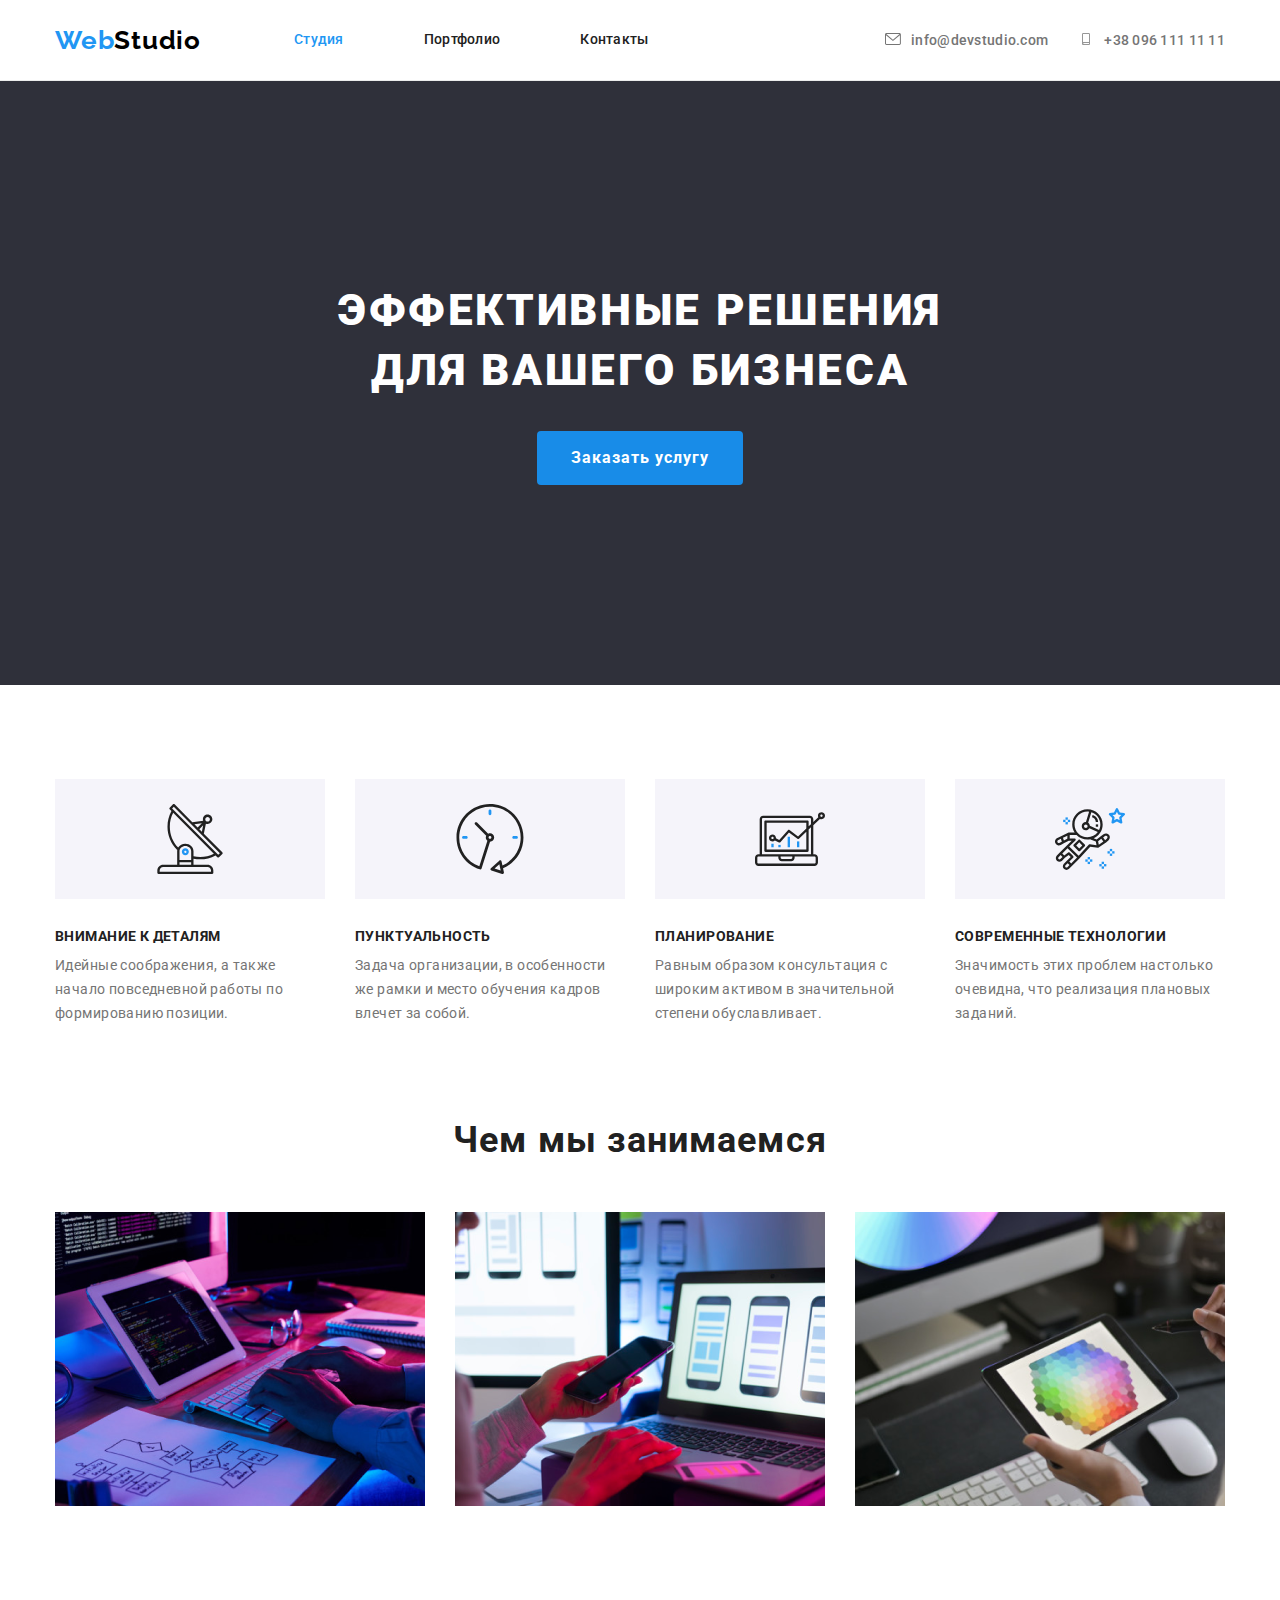
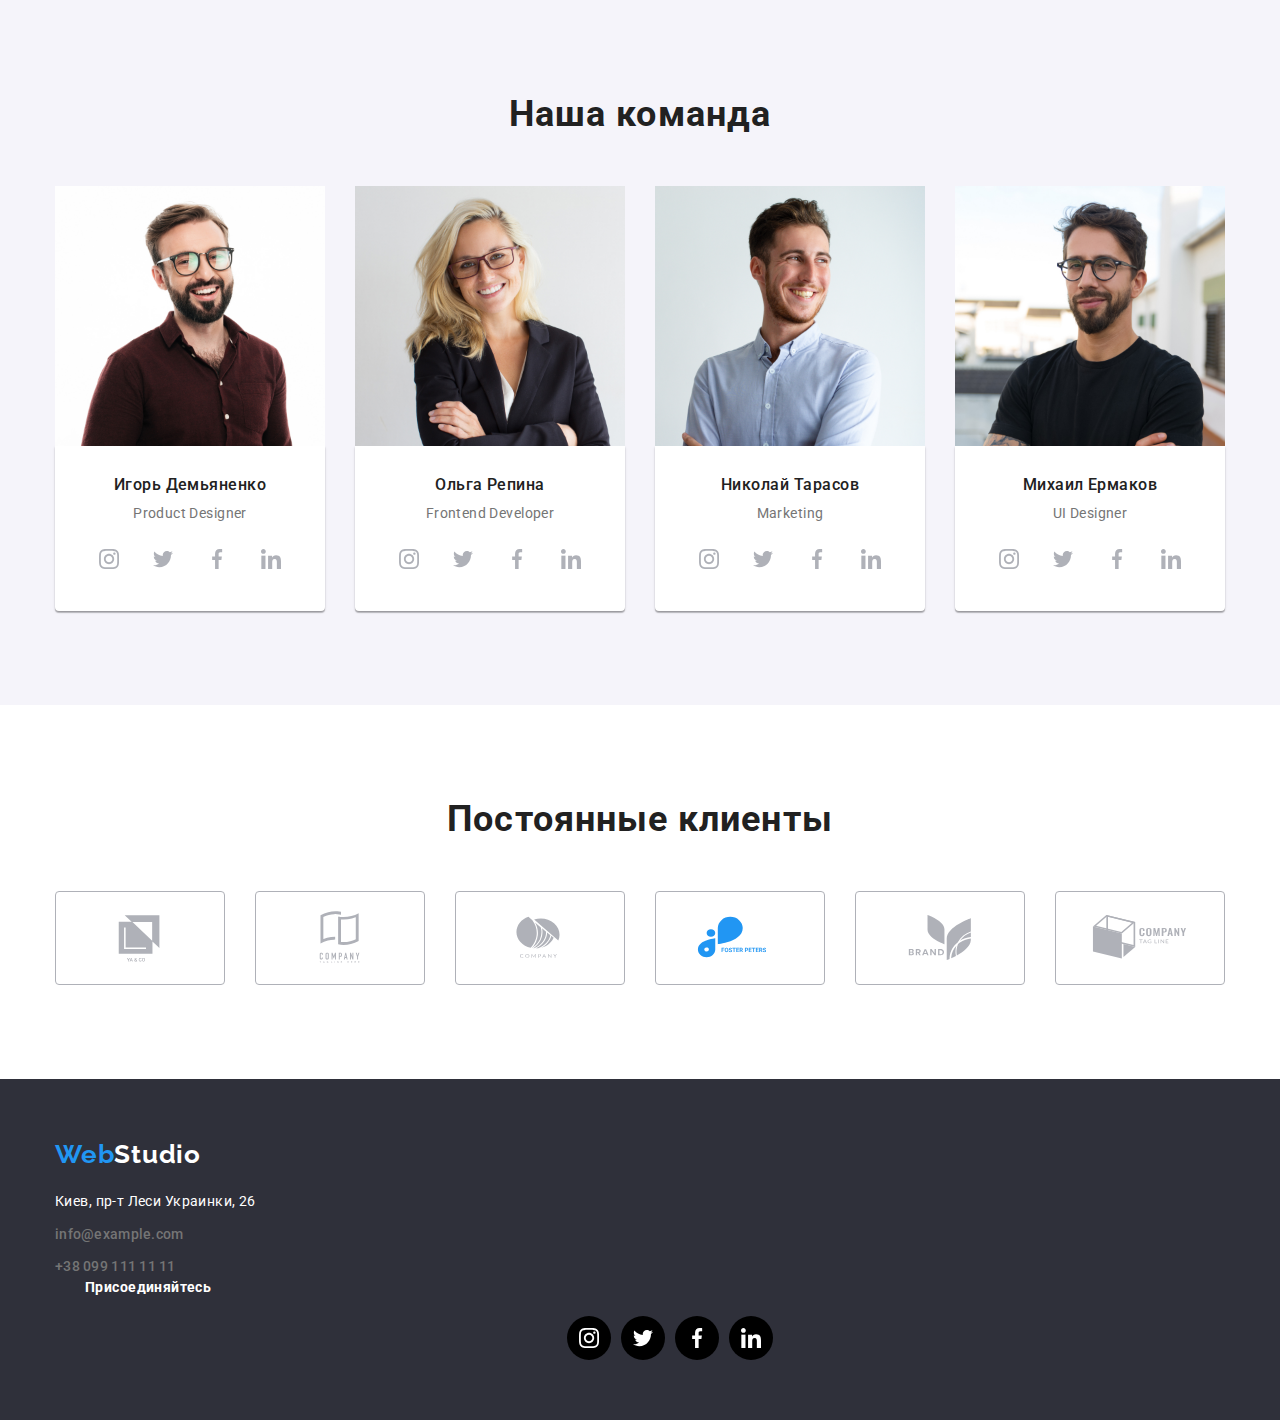
==== commit c54f85d0: "дз4 футер" ====
--- a/index.html
+++ b/index.html
@@ -344,7 +344,7 @@
     <!--FOOTER-->
     <footer class=" color-back footer">
         <div class="container">
-            <div>
+
              <a class="link logo" href="">Web<span class="logo-color-footer">Studio</span></a>
             <address class="adress">
          <ul class="list">
@@ -359,10 +359,11 @@
             </li>
         </ul>
             </address>
-        </div>
+        
             </div>
 <!--footericon-->
             <div class="dark-list-item">
+                <div class="container">
               <h3 class="conected">Присоединяйтесь</h3>
               <ul class="list black-list">
 
@@ -399,7 +400,7 @@
                 </li>
               </ul>
             </div>
-        
+        </div>
     </footer>
 </body>
 
--- a/css/styles.css
+++ b/css/styles.css
@@ -475,6 +475,7 @@
     background: var(--background-color);
     padding-top: 60px;
     padding-bottom: 60px;
+    
 }
 
 
@@ -498,9 +499,13 @@
 letter-spacing: 0.03em;
 color: rgba(255, 255, 255, 0.6);
 }
+
+
 /*========footericon===*/
 .dark-list-item{
     margin-left: 70px;
+    display: inline-flex;
+    flex-direction: column;
 }
 .conected{
     font-family: 'Roboto';
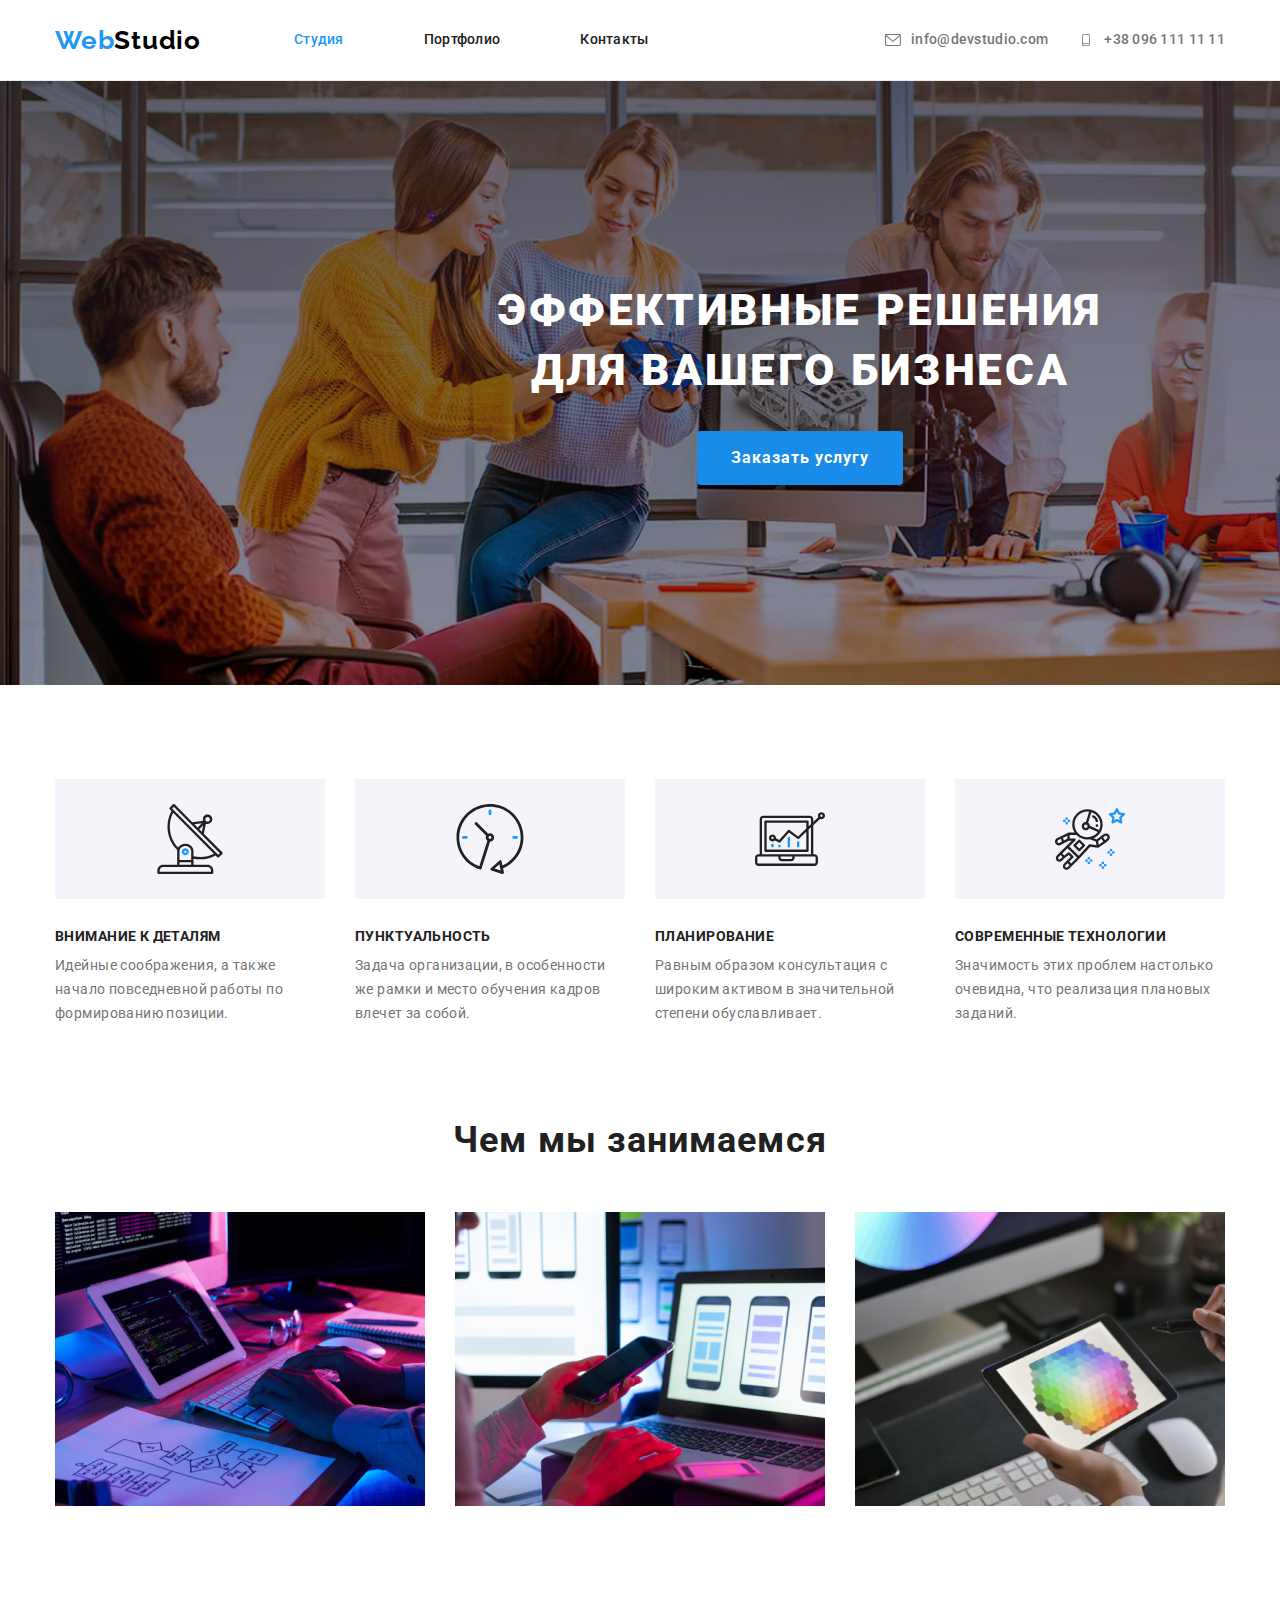
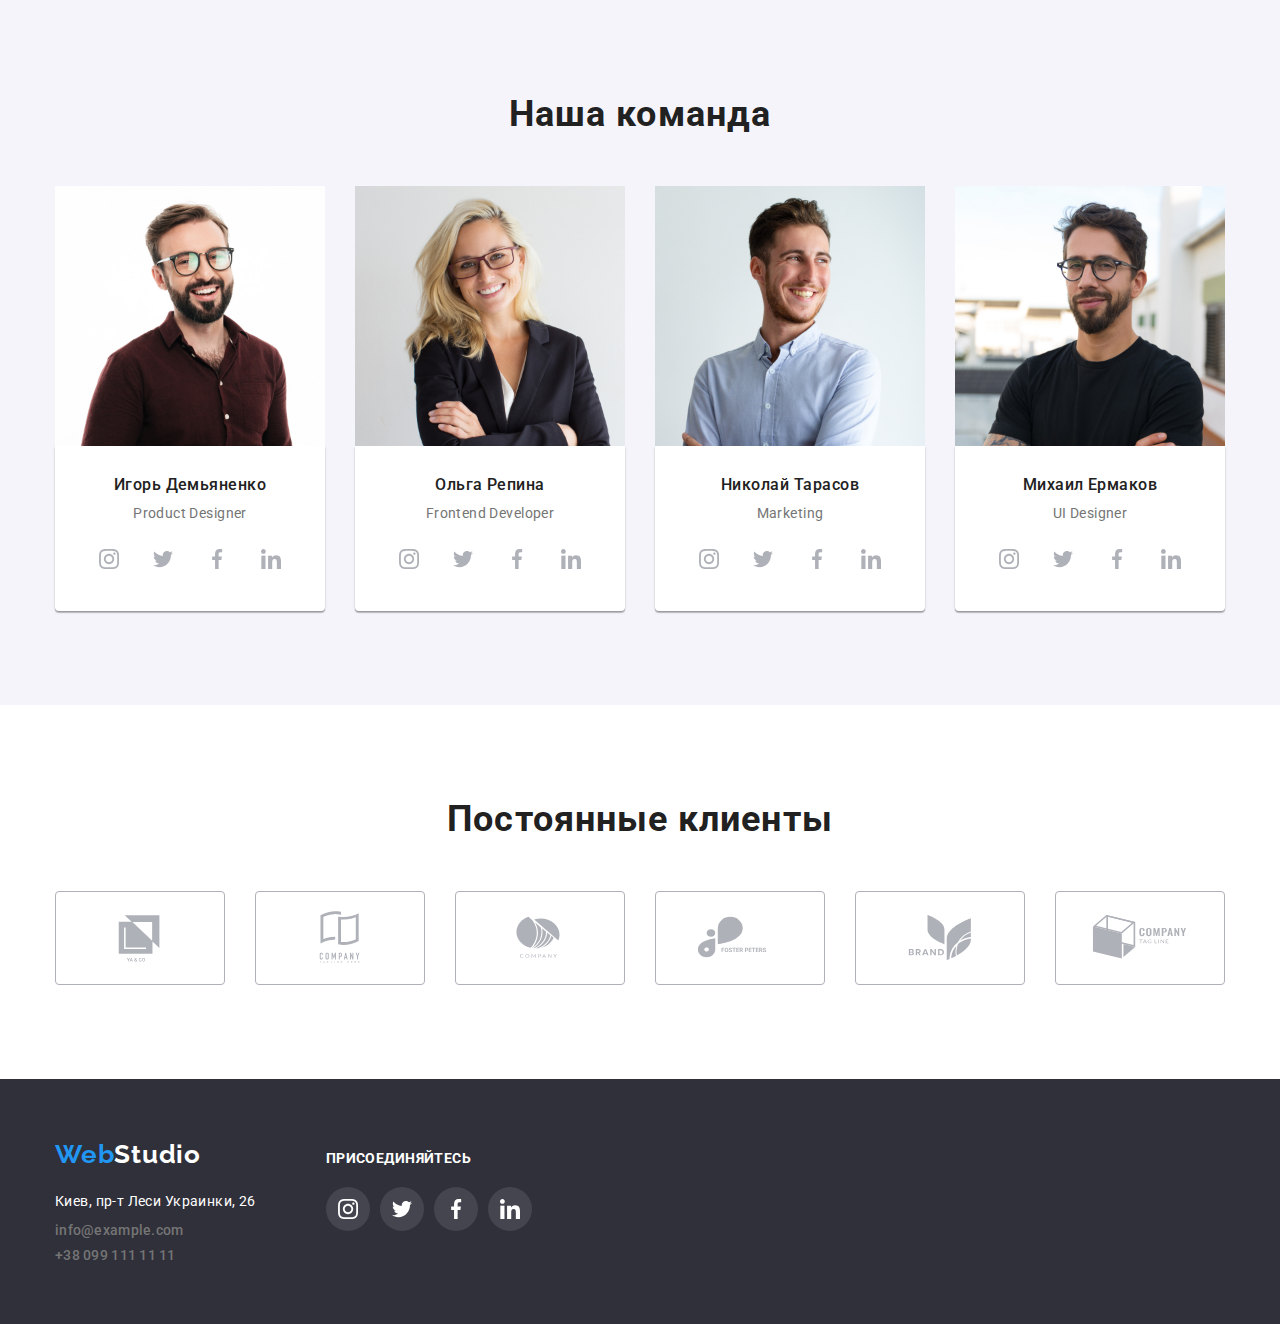
==== commit a326a028: "дз4 футер" ====
--- a/index.html
+++ b/index.html
@@ -301,40 +301,52 @@
             <h2 class="regular-clients">Постоянные клиенты</h2>
             <ul class="company-emdlem list">
                 <li class="list-clients">
-                    <a href="" class="social-list-clients"></a>
-                    <svg class="svg-clients" width="106" height="60">
-                    <use href="./image/svg/symbol-defs.svg#icon-Logo"></use>
-                    </svg>
-                </li>
-                <li class="list-clients">
-                    <a href="" class="social-list-clients"></a>
-                    <svg class="svg-clients" width="106" height="60">
-                    <use href="./image/svg/symbol-defs.svg#icon-Logo-1"></use>
-                    </svg>
-                </li>
-                <li class="list-clients">
-                    <a href="" class="social-list-clients"></a>
-                    <svg class="svg-clients" width="106" height="60">
-                    <use href="./image/svg/symbol-defs.svg#icon-Logo-2"></use>
-                    </svg>
-                </li>
-                <li class="list-clients">
-                    <a href="" class="social-list-clients"></a>
-                    <svg class="svg-clients" width="106" height="60">
-                    <use href="./image/svg/symbol-defs.svg#icon-Logo-3"></use>
-                    </svg>
-                </li>
-                <li class="list-clients">
-                    <a href="" class="social-list-clients"></a>
-                    <svg class="svg-clients" width="106" height="60">
-                    <use href="./image/svg/symbol-defs.svg#icon-Logo-4"></use>
-                    </svg>
-                </li>
-                <li class="list-clients">
-                    <a href="" class="social-list-clients"></a>
-                    <svg class="svg-clients" width="106" height="60">
-                    <use href="./image/svg/symbol-defs.svg#icon-Logo-5"></use>
-                    </svg>
+                    <a href="" class="social-list-clients">
+                        <svg class="svg-clients" width="106" height="60">
+                            <use href="./image/svg/symbol-defs.svg#icon-Logo"></use>
+                            </svg>
+                    </a>
+                    
+                </li>
+                <li class="list-clients">
+                    <a href="" class="social-list-clients">
+                        <svg class="svg-clients" width="106" height="60">
+                            <use href="./image/svg/symbol-defs.svg#icon-Logo-1"></use>
+                            </svg>
+                    </a>
+                    
+                </li>
+                <li class="list-clients">
+                    <a href="" class="social-list-clients">
+                        <svg class="svg-clients" width="106" height="60">
+                            <use href="./image/svg/symbol-defs.svg#icon-Logo-2"></use>
+                            </svg>
+                    </a>
+                    
+                </li>
+                <li class="list-clients">
+                    <a href="" class="social-list-clients">
+                        <svg class="svg-clients" width="106" height="60">
+                            <use href="./image/svg/symbol-defs.svg#icon-Logo-3"></use>
+                            </svg>
+                    </a>
+                    
+                </li>
+                <li class="list-clients">
+                    <a href="" class="social-list-clients">
+                        <svg class="svg-clients" width="106" height="60">
+                            <use href="./image/svg/symbol-defs.svg#icon-Logo-4"></use>
+                            </svg>
+                    </a>
+                    
+                </li>
+                <li class="list-clients">
+                    <a href="" class="social-list-clients">
+                        <svg class="svg-clients" width="106" height="60">
+                            <use href="./image/svg/symbol-defs.svg#icon-Logo-5"></use>
+                            </svg>
+                    </a>
+                    
                 </li>
 
             </ul>
@@ -344,7 +356,7 @@
     <!--FOOTER-->
     <footer class=" color-back footer">
         <div class="container">
-
+<div class="footer-wrapper-adress">
              <a class="link logo" href="">Web<span class="logo-color-footer">Studio</span></a>
             <address class="adress">
          <ul class="list">
@@ -359,11 +371,12 @@
             </li>
         </ul>
             </address>
-        
-            </div>
+        </div>
+            
 <!--footericon-->
+
             <div class="dark-list-item">
-                <div class="container">
+                
               <h3 class="conected">Присоединяйтесь</h3>
               <ul class="list black-list">
 
--- a/css/styles.css
+++ b/css/styles.css
@@ -153,7 +153,9 @@
 font-size: 14px;
 line-height: 1.14;
 letter-spacing: 0.02em;
-color: var(--mail-color); 
+color: var(--mail-color);
+display: flex; 
+align-items: center;
 }
 .contact-phone-number:hover,
 .contact-phone-number:focus {
@@ -178,6 +180,13 @@
 .hero{
 background: var(--background-color);
 padding: 200px 0;
+background-image: linear-gradient(to bottom, rgba(55, 47, 58, 0.4) 0%, rgba(55, 47, 58, 0) 100%), url(../banner/banner.jpg);
+background-repeat: no-repeat;
+background-position: center;
+background-size: cover;
+margin-left: auto;
+margin-right: auto;
+width: 1600px;
 }
 
 .main-title{
@@ -446,16 +455,19 @@
     justify-content: center;
     gap: 30px;
 }
-.list-clients:hover .svg-clients,
-.list-clients:focus .svg-clients{
-    fill: var(--fill-color);
-}
-.list-clients:hover,
-.list-clients:focus{
-    fill: var(--fill-color);
+
+.social-list-clients:hover,
+.social-list-clients:focus{
+    color: var(--fill-color);
     border: 1px solid #188CE8;
-}
-.list-clients{
+border-radius: 4px;}
+
+    .svg-clients{
+        fill: currentColor;
+
+    }
+
+.social-list-clients{
     display: flex;
     justify-content: center;
     align-items: center;
@@ -463,6 +475,7 @@
     border-radius: 4px;
     width: 170px;
     height: 94px;
+    color: #AFB1B8;
 }
 
 
@@ -477,6 +490,12 @@
     padding-bottom: 60px;
     
 }
+.color-back .container{
+    display: flex;
+    align-items: baseline;
+}
+
+.footer-wrapper-adress
 
 
 .adress {
@@ -515,6 +534,7 @@
     line-height: 1.14;
     letter-spacing: 0.03em;
     color: var(--whitey-color);
+    text-transform: uppercase;
 }
 .black-list{
     margin-top: 20px;
@@ -526,19 +546,18 @@
 
 }
 .social-list-dark{
-    display: inline-block;
+   
     height: 44px;
     width: 44px;
-    background-size: contain;
     display: flex;
     justify-content: center;
     align-items: center;
     border-radius: 50%;
-    background-color: black;
+    background-color: rgba(255, 255, 255, 0.1);
 }
 .social-list-dark:hover .social-icon,
 .social-list-dark:focus .social-icon {
-    fill: white;
+   background-color: var(--accent-color);
 }
 .social-icon{
     fill: var(--whitey-color);
@@ -614,7 +633,9 @@
 .port:hover,
 .port:focus {
     color: var(--whitey-color);
-    background-color: var(--accent-color)
+    background-color: var(--accent-color);
+    box-shadow: 0px 3px 1px rgba(0, 0, 0, 0.1), 0px 1px 2px rgba(0, 0, 0, 0.08),
+    0px 2px 2px rgba(0, 0, 0, 0.12);
 }
 .card-set{
     display: flex;
@@ -626,4 +647,16 @@
     color: var(--whitey-color);
     background-color:var(--accent-color);
     border-color: transparent;
+    box-shadow: 0px 3px 1px rgba(0, 0, 0, 0.1), 0px 1px 2px rgba(0, 0, 0, 0.08),
+    0px 2px 2px rgba(0, 0, 0, 0.12);
+}
+
+.portfolio-link{
+    display: block;
+
+}
+.portfolio-link:hover,
+.portfolio-link:focus{
+    box-shadow: 0px 1px 1px rgba(0, 0, 0, 0.12), 0px 4px 4px rgba(0, 0, 0, 0.06),
+    1px 4px 6px rgba(0, 0, 0, 0.16);
 }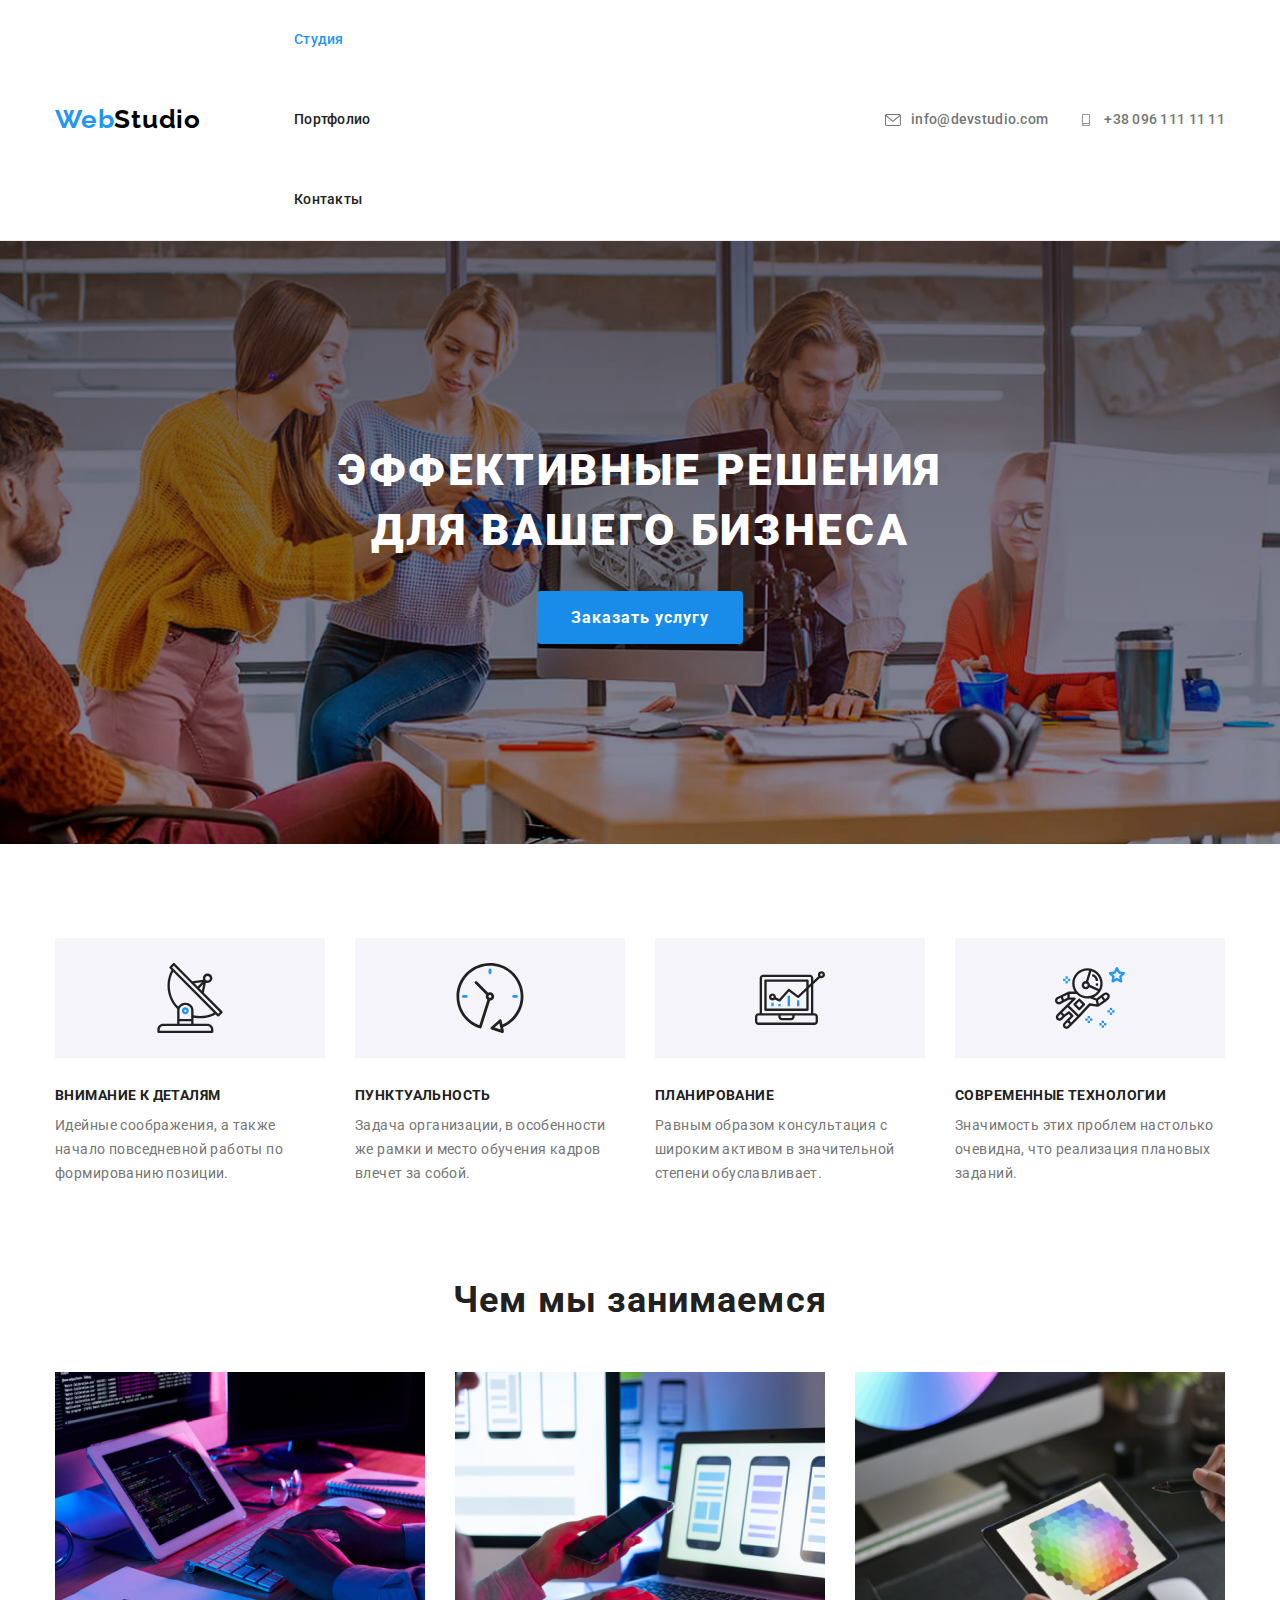
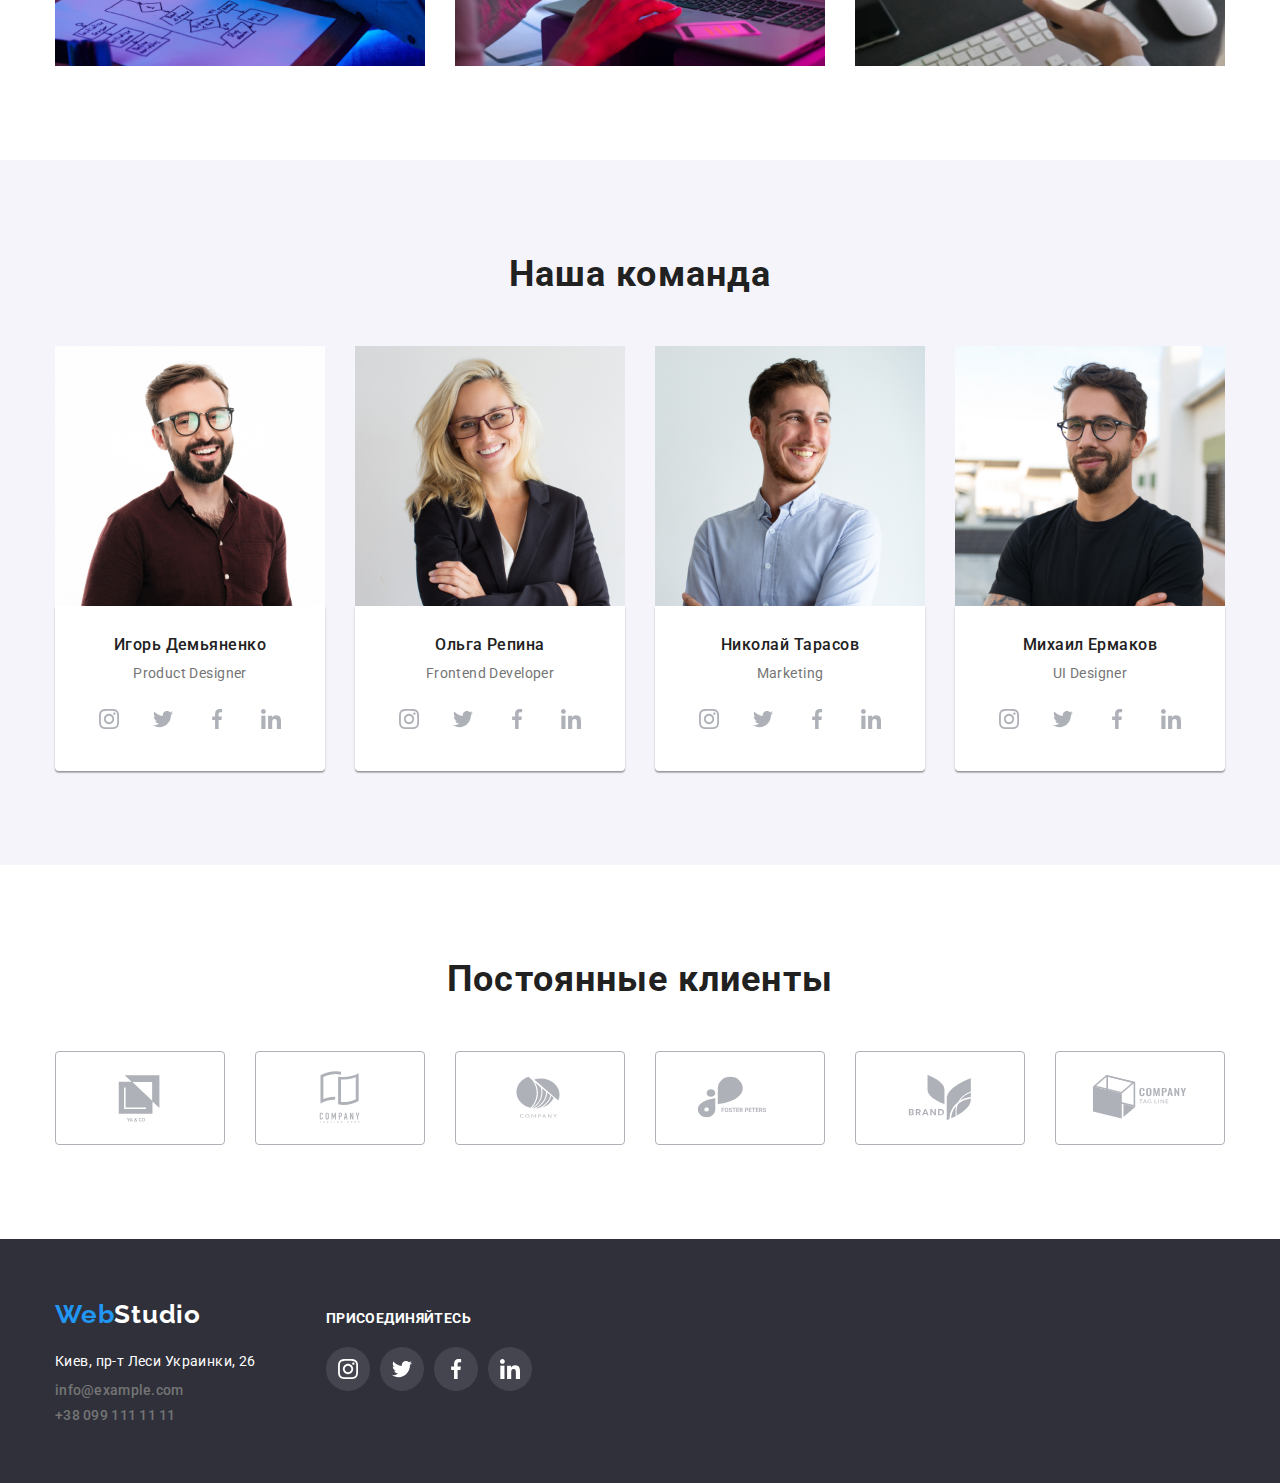
==== commit c91efc01: "допрацювання" ====
--- a/index.html
+++ b/index.html
@@ -32,7 +32,7 @@
                     </li>
                 </ul>
             </nav>
-            <ul class="menu list">
+            <ul class="menu-contact list">
                 <li>
                     <a class="link contact-phone-number" href="mailto:info@devstudio.com">
                         <svg class="contact-icon" width="16" height="12">
--- a/css/styles.css
+++ b/css/styles.css
@@ -84,19 +84,21 @@
     align-items: center;
 }
 
-.menu {
+.menu-contact {
     display: flex;
     align-items: center;
     margin-left: auto;
     gap: 30px;
-}
-
-.menu-contact {
+   
+}
+
+
+/* .menu-contact {
     margin-bottom: 50px;
     align-items: center;
     margin-left: auto;
     
-}
+} */
 
 .portfolio-list{
     display: flex;
@@ -186,7 +188,7 @@
 background-size: cover;
 margin-left: auto;
 margin-right: auto;
-width: 1600px;
+max-width: 1600px;
 }
 
 .main-title{
@@ -555,8 +557,8 @@
     border-radius: 50%;
     background-color: rgba(255, 255, 255, 0.1);
 }
-.social-list-dark:hover .social-icon,
-.social-list-dark:focus .social-icon {
+.social-list-dark:hover,
+.social-list-dark:focus{
    background-color: var(--accent-color);
 }
 .social-icon{
